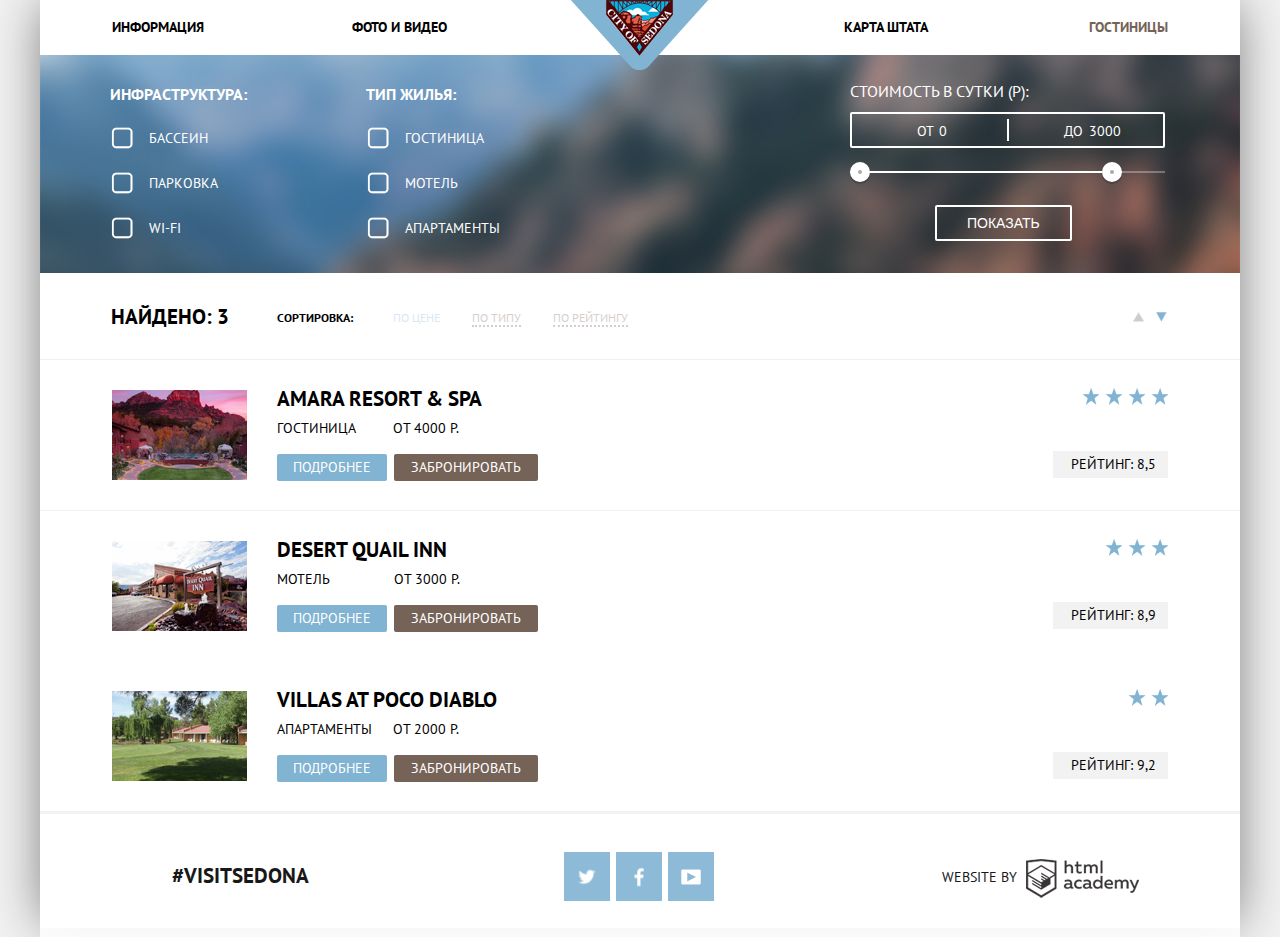
==== catalog.html @ 2643ef63 "Финальная проверка" ====
<!DOCTYPE html>
<html lang="ru">
<head>
  <meta charset="utf-8">
  <title>HTML Academy: Седона</title>
  <link href="https://fonts.googleapis.com/css?family=PT+Sans:400,700&amp;subset=latin,cyrillic" rel="stylesheet" type="text/css">
  <link rel="stylesheet" href="css/normalize.css">
  <link rel="stylesheet" href="css/style_min.css">
</head>
<body>
  <div class="container">
    <header class="main-header">
      <div class="main-header-layout">
        <nav class="nav">
          <ul>
            <li>
              <a href="#">Информация</a>
            </li>
            <li>
              <a href="#">Фото и видео</a>
            </li>
            <li>
              <a href="#">Карта штата</a>
            </li>
            <li>
              <a class="active-page">Гостиницы</a>
            </li>
          </ul>
        </nav>
        <div class="logo">
          <a href="index.html">
            <img src="img/index/logo.png" width="138" height="70" alt="Логотип">
          </a>
        </div>
      </div>
    </header>
    <main>
      <form class="filter-form" action="https://echo.htmlacademy.ru/" method="get">
        <div class="filter">
          <fieldset class="filter-fieldset filter-fieldset-infrastructure">
            <legend class="checkbox-name">Инфраструктура:</legend>
            <ul class="checkbox-list">
              <li>
                <label class="checkbox-label">
                  <input type="checkbox" name="pool">
                  <span class="checkbox-indicator"></span>
                  <span class="checkbox-text">Бассеин</span>
                </label>
              </li>
              <li>
                <label class="checkbox-label">
                  <input type="checkbox" name="parking">
                  <span class="checkbox-indicator"></span>
                  <span class="checkbox-text">Парковка</span>
                </label>
              </li>
              <li>
                <label class="checkbox-label">
                  <input type="checkbox" name="wi-fi">
                  <span class="checkbox-indicator"></span>
                  <span class="checkbox-text">Wi-fi</span>
                </label>
              </li>
            </ul>
          </fieldset>
          <fieldset class="filter-fieldset filter-fieldset-accomodation">
            <legend class="checkbox-name">Тип жилья:</legend>
            <ul class="checkbox-list">
              <li>
                <label class="checkbox-label">
                  <input type="checkbox" name="hotel">
                  <span class="checkbox-indicator"></span>
                  <span class="checkbox-text">Гостиница</span>
                </label>
              </li>
              <li>
                <label class="checkbox-label">
                  <input type="checkbox" name="motel">
                  <span class="checkbox-indicator"></span>
                  <span class="checkbox-text">Мотель</span>
                </label>
              </li>
              <li>
                <label class="checkbox-label">
                  <input type="checkbox" name="appartment">
                  <span class="checkbox-indicator"></span>
                  <span class="checkbox-text">Апартаменты</span>
                </label>
              </li>
            </ul>
          </fieldset>
        </div>
        <div class="filter-range">
          <div class="filter-range-title">Стоимость в сутки (р):</div>
          <div class="price-controls">
            <label class="min-price">от <input type="text" name="min-price" value="0"></label>
            <label class="max-price">до <input type="text" name="max-price" value="3000"></label>
          </div>
          <div class="range-controls">
            <div class="scale">
              <div class="bar"></div>
            </div>
            <div class="range-toggle range-toggle-min"></div>
            <div class="range-toggle range-toggle-max"></div>
          </div>
          <button class="btn-transparent" type="submit">Показать</button>
        </div>
      </form>
      <section class="sort">
        <h2 class="sort-title">Найдено: 3</h2>
        <div class="sort-items">
          <span class="sort-text">Сортировка:</span>
          <ul>
            <li>
              <a href="#" class="active">По цене</a>
            </li>
            <li>
              <a href="#">По типу</a>
            </li>
            <li>
              <a href="#">По рейтингу</a>
            </li>
          </ul>
        </div>
        <div class="arrow-sort">
          <a class="arrow-up" href="#"> по убыванию</a>
          <a class="arrow-down active-arrow" href="#"> по возрастанию </a>
        </div>
      </section>
      <section class="hotels">
        <article class="hotel">
          <div class="hotel-card">
            <img class="hotel-image" src="img/catalog/amara.jpg" height="90" width="135" alt="Amara Resort &amp; spa">
            <div class="hotel-info">
              <a href="#"><h2 class="hotel-title">Amara Resort &amp; spa</h2></a>
              <div class="hotel-summary">
                <span class="hotel-type hotel-type-inn">Гостиница</span>
                <span class="hotel-price">Oт 4000 р.</span>
              </div>
              <div class="hotel-buttons">
                <a class="btn hotel-info-btn" href="#">Подробнее</a>
                <a class="btn hotel-price-btn" href="#">Забронировать</a>
              </div>
            </div>
          </div>
          <div class="hotel-rate">
            <div class="hotel-stars">
              <ul>
                <li class="hidden-hotel-star">
                  <div class="hotel-star"></div>
                </li>
                <li>
                  <div class="hotel-star"></div>
                </li>
                <li>
                  <div class="hotel-star"></div>
                </li>
                <li>
                  <div class="hotel-star"></div>
                </li>
                <li>
                  <div class="hotel-star"></div>
                </li>
              </ul>
            </div>
            <span class="hotel-rate-num">Рейтинг: 8,5</span>
          </div>
        </article>
        <article class="hotel">
          <div class="hotel-card">
            <img class="hotel-image" src="img/catalog/desert.jpg" height="90" width="135" alt="Desert Quail Inn">
            <div class="hotel-info">
              <a href="#"><h2 class="hotel-title">Desert Quail Inn</h2></a>
              <div class="hotel-summary">
                <span class="hotel-type hotel-type-motel">Мотель</span>
                <span class="hotel-price">Oт 3000 р.</span>
              </div>
              <div class="hotel-buttons">
                <a class="btn hotel-info-btn" href="#">Подробнее</a>
                <a class="btn hotel-price-btn" href="#">Забронировать</a>
              </div>
            </div>
          </div>
          <div class="hotel-rate">
            <div class="hotel-stars">
              <ul>
                <li class="hidden-hotel-star">
                  <div class="hotel-star"></div>
                </li>
                <li class="hidden-hotel-star">
                  <div class="hotel-star"></div>
                </li>
                <li>
                  <div class="hotel-star"></div>
                </li>
                <li>
                  <div class="hotel-star"></div>
                </li>
                <li>
                  <div class="hotel-star"></div>
                </li>
              </ul>
            </div>
            <span class="hotel-rate-num">Рейтинг: 8,9</span>
          </div>
        </article>
        <article class="hotel">
          <div class="hotel-card">
            <img class="hotel-image" src="img/catalog/villas.jpg" height="90" width="135" alt="Villas at Poco Diablo">
            <div class="hotel-info">
              <a href="#"><h2 class="hotel-title">Villas at Poco Diablo</h2></a>
              <div class="hotel-summary">
                <span class="hotel-type hotel-type-appartments">Апартаменты</span>
                <span class="hotel-price">Oт 2000 р.</span>
              </div>
              <div class="hotel-buttons">
                <a class="btn hotel-info-btn" href="#">Подробнее</a>
                <a class="btn hotel-price-btn" href="#">Забронировать</a>
              </div>
            </div>
          </div>
          <div class="hotel-rate">
            <div class="hotel-stars">
              <ul>
                <li class="hidden-hotel-star">
                  <div class="hotel-star"></div>
                </li>
                <li class="hidden-hotel-star">
                  <div class="hotel-star"></div>
                </li>
                <li class="hidden-hotel-star">
                  <div class="hotel-star"></div>
                </li>
                <li>
                  <div class="hotel-star"></div>
                </li>
                <li>
                  <div class="hotel-star"></div>
                </li>
              </ul>
            </div>
            <span class="hotel-rate-num">Рейтинг: 9,2</span>
          </div>
        </article>
      </section>
    </main>
    <footer>
      <div class="main-footer catalog-footer">
        <div class="main-footer-layout">
          <span class="tag">#visitSEDONA</span>
          <section class="footer-social">
            <a class="social-btn social-btn-tw" href="#">twitter</a>
            <a class="social-btn social-btn-fb" href="#">facebook</a>
            <a class="social-btn social-btn-you" href="#">youtube</a>
          </section>
          <p class="footer-copyright">
            <b>Website by</b>
            <a class="HTML-academy-btn" href="https://htmlacademy.ru/intensive/htmlcss">
            </a>
          </p>
        </div>
      </div>
    </footer>
  </div>
</body>
</html>
---- css/style_min.css ----
body {
  min-width: 1280px;
  margin: 0;
  padding: 0;
  font-size: 14px;
  line-height: 21px;
  color: #000;
  font-weight: 400;
  background-color: #f2f2f2;
  font-family: "PT Sans", "Arial", sans-serif;
  text-transform: uppercase;
  box-sizing: border-box
}

*, ::before, ::after {
  box-sizing: inherit
}

img {
  max-width: 100%
}

.visually-hidden {
  display: none
}

.container {
  width: 1200px;
  margin: 0 auto;
  box-shadow: 0 0 50px -5px #6e6e6e
}

.main-header {
  background-color: #fff
}

.main-header-layout {
  position: relative;
  display: -ms-flexbox;
  display: flex;
  -ms-flex-pack: justify;
  justify-content: space-between
}

.nav {
  width: 100%
}

.nav ul {
  margin: 0;
  font-size: 0;
  padding: 0
}

.nav li {
  display: inline-block;
  vertical-align: baseline;
  width: 20%;
  list-style: none;
  font-size: 14px;
  line-height: 26px;
  font-weight: 700;
  padding: 14px 0 15px
}

.nav li:nth-child(1) {
  padding-left: 6%;
  text-align: left
}

.nav li:nth-child(2) {
  padding-left: 6%;
  text-align: left;
  margin-right: 20%
}

.nav li:nth-child(3) {
  text-align: right;
  padding-right: 6%
}

.nav li:nth-child(4) {
  text-align: right;
  padding-right: 6%
}

.nav a {
  display: inline-block;
  vertical-align: baseline;
  text-transform: uppercase;
  text-decoration: none;
  color: #000
}

.nav a:not(.active-page):hover {
  color: #a3c7de
}

.nav a:not(.active-page):active {
  color: #000;
  opacity: .3
}

.nav .active-page {
  color: #766357
}

.logo {
  position: absolute;
  left: 50%;
  z-index: 3;
  -ms-transform: translateX(-50%);
  transform: translateX(-50%)
}

.main-content {
  position: relative;
  margin-top: 0
}

.banner {
  height: 508px;
  width: 1200px;
  background: #e0edf5 url(../img/index/banner.jpg) no-repeat;
  background-position: 0 -55px
}

.title-section {
  background-color: #fff;
  padding: 57px 0 36px
}

.title-section h2 {
  max-width: 440px;
  font-size: 21px;
  line-height: 26px;
  color: #000;
  font-weight: 700;
  text-align: center;
  margin: 0 auto;
  padding: 4px 0 0
}

.title-section p {
  font-size: 14px;
  font-weight: 400;
  line-height: 26px;
  color: #000;
  text-transform: uppercase;
  text-align: center;
  padding: 13px 2px 0 0
}

.feature {
  padding: 55px 50px 40px;
  width: 400px;
  text-align: center
}

.features-row {
  width: 100%;
  display: -ms-flexbox;
  display: flex;
  margin: 0;
  padding: 0
}

.features-row-tell {
  padding: 5px 0 30px;
  padding-bottom: 30px;
  background: #fff
}

.feature-dark {
  background: #81b3d2;
  color: #fff;
  -ms-flex-direction: column;
  flex-direction: column;
  text-align: center
}

.feature-dark:nth-child(1) {
  padding: 55px 47px 40px
}

.feature-dark .feature-text {
  margin: 0 auto
}

.feature-light {
  color: #000;
  background-color: #fff;
  padding: 50px 40px;
  display: inline-block;
  vertical-align: baseline;
  list-style: none;
  font-size: 14px;
  line-height: 26px;
  font-weight: 700
}

.features-row li {
  background-color: #eee;
  padding: 48px 55px 57px
}

.features-row li .feature-name {
  margin: 0 auto 21px;
  width: 150px
}

.features-row li .feature-text {
  max-width: 250px
}

.feature-number {
  display: block;
  margin-bottom: 19px
}

.featurelight-feature-number {
  margin-bottom: 10px
}

.feature-dark .feature-name, .feature-dark .feature-text {
  color: #fff
}

.feature-image {
  background-color: #fff;
  width: 800px
}

.feature-image img {
  vertical-align: top
}

.features-list {
  margin: 0;
  padding: 0;
  font-size: 0
}

.feature-icon {
  margin: 0 auto 32px;
  display: block
}

.feature-icon-burger {
  margin-top: 6px
}

.feature-icon-home {
  margin-top: 4px
}

.feature-icon-gift {
  padding-bottom: 0
}

.feature-light .feature-name {
  margin: 30px auto 0
}

.feature-name {
  width: 172px;
  margin: 0 auto 25px;
  font-size: 21px;
  line-height: 21px;
  font-weight: 700;
  text-align: center
}

.second-featuredark-name {
  margin-bottom: 5px
}

.feature-text {
  max-width: 300px;
  font-size: 14px;
  font-weight: 400;
  line-height: 22px;
  color: #000;
  text-align: center;
  padding: 0;
  margin: 22px auto 0
}

.feature-text-attraction {
  margin: 18px auto 0
}

.feature-text-lasvegas, .feature-text-grandcanyon {
  margin: 18px 14px 0
}

.feature-item {
  width: 400px;
  padding: 45px 40px 56px;
  display: inline-block;
  vertical-align: baseline;
  list-style: none;
  font-size: 14px;
  line-height: 26px;
  font-weight: 700;
  text-align: center
}

.appointment {
  background-color: #fff;
  position: relative
}

.appointment h2 {
  font-size: 30px;
  line-height: 24px;
  color: #000;
  font-weight: 700;
  text-align: center;
  margin: 0 auto;
  padding: 56px 0 30px
}

.appointment-call {
  max-width: 436px;
  font-size: 14px;
  line-height: 24px;
  color: #000;
  text-align: center;
  margin: 0 auto
}

.connection-btn {
  position: relative;
  display: block;
  width: 570px;
  padding: 29px 0;
  margin: 48px auto 0;
  font-size: 21px;
  color: #fff;
  text-align: center;
  text-decoration: none;
  background: #766357;
  border-radius: 2px;
  border: none;
  outline: none;
  text-transform: uppercase;
  font-family: "PT Sans", "Arial", sans-serif;
  cursor: pointer
}

.connection-btn.jsactivated~.modal-block {
  opacity: 0;
  visibility: hidden;
  transition: visibility 0.5s, opacity .75s ease-in
}

.modal-block {
  position: absolute;
  left: 50%;
  width: 570px;
  z-index: 100;
  background: #fff;
  -ms-transform: translateX(-50%);
  transform: translateX(-50%);
  padding: 56px 0 52px 56px;
  box-shadow: 0 0 40px -5px #494848;
  transition: opacity 1s ease-in
}

.modal-form {
  position: relative;
  -ms-flex-align: baseline;
  align-items: baseline
}

.calendar-block {
  margin: 0;
  width: 346px;
  position: relative
}

.calendar-button {
  border: none;
  outline: none;
  position: absolute;
  padding: 0;
  margin: 0;
  left: 313px;
  top: 9px;
  width: 22px;
  height: 22px;
  background: transparent url(../img/sprite/spritesheet.png);
  background-position: -2px -2px;
  z-index: 10
}

.calendar-button:hover {
  background: transparent url(../img/sprite/spritesheet.png);
  background-position: -27px -2px
}

.calendar-button:active {
  background: transparent url(../img/sprite/spritesheet.png);
  background-position: -52px -2px
}

.modal-form input:hover {
  background-color: #ebebeb;
  border: none
}

.modal-form input:focus {
  background-color: #fff;
  border: 2px solid #ebebeb;
  border: none
}

.form-label {
  font-size: 14px;
  line-height: 26px;
  color: #000;
  font-weight: 700
}

.form-label-race {
  padding-top: 5px;
  padding-right: 23px
}

.form-label-exit {
  padding-right: 20px;
  padding-top: 5px
}

.form-text {
  font-size: 14px;
  line-height: 26px;
  background-color: #f2f2f2;
  font-weight: 700;
  text-align: left
}

.form-text-race, .form-text-exit {
  display: inline-block;
  vertical-align: baseline;
  width: 345px;
  height: 38px;
  padding: 0 0 3px 10px;
  font-weight: 700;
  text-align: left;
  border: none;
  outline: none
}

.form-text-race {
  padding: 0 0 3px 10px
}

.form-text-race::-ms-clear {
  display: none
}

.form-text-exit::-ms-clear {
  display: none
}

.form-item {
  display: -ms-flexbox;
  display: flex;
  -ms-flex-pack: justify;
  justify-content: space-between;
  margin-bottom: 29px;
  width: 460px
}

.form-item:nth-child(3) {
  margin-bottom: 53px
}

.form-label-adults, .form-label-children {
  text-align: left;
  padding-top: 8px
}

.form-text-adult, .form-text-child {
  vertical-align: middle;
  width: 39px;
  height: 38px;
  border: none;
  text-align: center;
  padding: 3px 0 0
}

.form-item-childe, .form-item-adult {
  font-size: 0
}

.form-item-btn {
  vertical-align: middle;
  width: 39px;
  height: 38px;
  background-color: #f2f2f2;
  color: #a9a9a9;
  outline: none;
  border: none;
  margin: 0;
  padding: 0;
  font-size: 20px;
  font-weight: 600
}

.form-item-btn:hover {
  color: #000
}

.form-item-btn:active {
  color: #81b3d2
}

.form-search-btn {
  display: block;
  padding: 19px 193px;
  font-size: 21px;
  color: #fff;
  text-align: center;
  text-decoration: none;
  background-color: #81b3d2;
  border-radius: 2px;
  border: none;
  text-transform: uppercase
}

.search-btn:hover {
  background-color: #669ec0
}

.search-btn:active {
  background-color: #5496bd;
  color: #88b6d1
}

.filter-form {
  display: -ms-flexbox;
  display: flex;
  -ms-flex-pack: justify;
  justify-content: space-between;
  -ms-flex-align: center;
  align-items: center;
  background: #7aa2c5 url(../img/catalog/background.jpg) no-repeat;
  background-position: 0 -55px;
  padding-bottom: 5px
}

.filter {
  display: -ms-flexbox;
  display: flex;
  -ms-flex-pack: justify;
  justify-content: space-between;
  padding: 29px 0 0 70px
}

.filter-fieldset {
  cursor: pointer;
  margin-right: 108px;
  border: none;
  margin-left: 0;
  padding-left: 0;
  outline: none
}

.checkbox-name {
  font-size: 16px;
  color: #fff;
  font-weight: 700;
  margin-bottom: 4px
}

.checkbox-label {
  position: relative
}

.checkbox-label input[type="checkbox"] {
  display: none
}

.checkbox-indicator {
  display: block
}

.checkbox-label input[type="checkbox"]+.checkbox-indicator {
  position: absolute;
  top: -2px;
  left: -38px;
  cursor: pointer;
  width: 26px;
  height: 27px;
  background: url(../img/sprite/spritesheet.png) no-repeat;
  background-position: -203px -2px
}

.checkbox-label input[type="checkbox"]:checked+.checkbox-indicator {
  background: url(../img/sprite/spritesheet.png) no-repeat;
  background-position: -229px -2px
}

.checkbox-list {
  padding: 0;
  list-style: none
}

.checkbox-list li {
  position: relative;
  padding-left: 39px;
  padding-bottom: 6px;
  margin-bottom: 18px;
  font-size: 14px;
  color: #fff
}

.checkbox-list li:last-child {
  margin-bottom: 0
}

.filter-range {
  width: 315px;
  margin: 20px 75px;
  color: #fff
}

.filter-range-title {
  font-size: 16px;
  line-height: 21px;
  margin-bottom: 10px
}

.price-controls {
  position: relative;
  height: 36px;
  margin-bottom: 23px;
  font-size: 0;
  border: 2px solid #fff;
  border-radius: 2px
}

.price-controls::after {
  content: "";
  position: absolute;
  top: 50%;
  left: 50%;
  width: 2px;
  height: 22px;
  background: #fff;
  -ms-transform: translate(-50%, -50%);
  transform: translate(-50%, -50%)
}

.price-controls label {
  display: inline-block;
  font-size: 14px;
  vertical-align: top;
  cursor: pointer
}

.price-controls .min-price {
  height: 36px;
  width: 150px;
  padding: 5px 0 0 65px
}

.price-controls .max-price {
  height: 36px;
  width: 150px;
  padding: 5px 0 0 62px
}

.price-controls input {
  height: 24px;
  width: 50px;
  margin: 0;
  color: inherit;
  font: inherit;
  background: none;
  border: none
}

.range-controls {
  position: relative;
  margin-bottom: 32px
}

.range-controls .scale {
  height: 2px;
  background: rgba(255, 255, 255, 0.3)
}

.range-controls .bar {
  width: 80%;
  height: 2px;
  background: #fff
}

.range-toggle {
  position: absolute;
  top: -9px;
  width: 4px;
  height: 4px;
  background: #ababab;
  border: 8px solid #fff;
  border-radius: 50%;
  box-shadow: 0 2px 1px 0 rgba(0, 1, 1, 0.2);
  cursor: pointer
}

.range-toggle:hover {
  background: #1c4f80
}

.range-toggle-min {
  box-sizing: content-box;
  left: 0
}

.range-toggle-max {
  box-sizing: content-box;
  left: 80%
}

.btn-transparent {
  display: block;
  margin: 0 80px 0 85px;
  padding: 6px 30px;
  font-size: 14px;
  line-height: 20px;
  color: #fff;
  background: transparent;
  border: 2px solid #fff;
  border-radius: 2px;
  cursor: pointer;
  text-transform: uppercase
}

.btn-transparent:hover {
  color: #000;
  background: #fff
}

.sort {
  position: relative;
  display: -ms-flexbox;
  display: flex;
  -ms-flex-align: center;
  align-items: center;
  background-color: #fff;
  border-bottom: 1px solid #f2f2f2;
  padding: 14px 0 12px
}

.sort-items {
  display: -ms-flexbox;
  display: flex;
  -ms-flex-align: baseline;
  align-items: baseline;
  margin-right: 476px
}

.sort-title {
  font-size: 21px;
  line-height: 26px;
  font-weight: 700;
  margin-right: 48px;
  padding-left: 71px
}

.sort-text {
  font-size: 12px;
  line-height: 18px;
  font-weight: 700
}

.sort ul {
  display: -ms-flexbox;
  display: flex;
  position: relative;
  margin: 0;
  list-style: none;
  padding: 1px 0 0 37px
}

.sort li {
  display: inline-block;
  vertical-align: baseline;
  font-size: 12px;
  line-height: 18px;
  font-weight: 400;
  padding-left: 3px;
  padding-right: 29px;
  opacity: .3
}

.sort a {
  text-decoration: none;
  color: #766357;
  border-bottom: 2px dotted #766357
}

.sort a:hover {
  color: #81b3d2;
  border-bottom: 2px dotted #81b3d2
}

.sort a:active {
  color: #000;
  border-bottom: none
}

.sort .active {
  color: #81b3d2;
  border-bottom: none
}

.sort .active:hover {
  color: #81b3d2;
  border-bottom: none
}

.sort .active:active {
  color: #81b3d2;
  border-bottom: none
}

.arrow-sort {
  display: -ms-flexbox;
  display: flex;
  width: 34px;
  height: 10px
}

.arrow-sort a {
  border-bottom: none
}

.arrow-sort a:hover {
  border-bottom: none
}

.arrow-sort a:active {
  border-bottom: none
}

.arrow-up {
  display: inline-block;
  width: 12px;
  vertical-align: baseline;
  height: 10px;
  font-size: 0;
  background: url(../img/sprite/spritesheet.png);
  background-position: -143px -5px;
  margin-right: 11px
}

.arrow-up:not(.active-arrow):hover {
  background: url(../img/sprite/spritesheet.png);
  background-position: -164px -5px;
  border-bottom: none
}

.arrow-up:not(.active-arrow):active {
  background: url(../img/sprite/spritesheet.png);
  background-position: -185px -5px;
  border-bottom: none
}

.arrow-down {
  display: inline-block;
  width: 12px;
  vertical-align: baseline;
  height: 10px;
  font-size: 0;
  background: url(../img/sprite/spritesheet.png);
  background-position: -80px -5px
}

.arrow-down:not(.active-arrow):hover {
  background: url(../img/sprite/spritesheet.png);
  background-position: -101px -5px;
  border-bottom: none
}

.arrow-down:not(.active-arrow):active {
  background: url(../img/sprite/spritesheet.png);
  background-position: -122px -5px;
  border-bottom: none
}

.active-arrow {
  background: url(../img/sprite/spritesheet.png);
  background-position: -122px -5px;
  cursor: default
}

.hotels {
  margin-bottom: 3px
}

.hotel {
  display: -ms-flexbox;
  display: flex;
  -ms-flex-pack: justify;
  justify-content: space-between;
  background-color: #fff;
  padding: 28px 72px;
  border-bottom: 1px solid #f2f2f2
}

.hotel:nth-child(2) {
  border-bottom: none
}

.hotel:nth-child(3) {
  border-bottom: none
}

.hotel-card {
  width: 424px;
  display: -ms-flexbox;
  display: flex
}

.hotel-info a {
  text-decoration: none
}

.hotel-title {
  font-size: 21px;
  color: #000;
  font-weight: 700;
  margin: 0 0 9px
}

.hotel-title:hover {
  color: #81b3d2
}

.hotel-title:active {
  color: #b2b2b2
}

.hotel-image {
  margin: 2px 30px 2px 0
}

.hotel-summary {
  font-size: 14px;
  line-height: 21px;
  color: #000;
  margin: 0 0 15px
}

.hotel-type-inn {
  margin-right: 33px
}

.hotel-type-motel {
  margin-right: 60px
}

.hotel-type-appartments {
  margin-right: 17px
}

.hotel-buttons {
  display: -ms-flexbox;
  display: flex;
  -ms-flex-pack: justify;
  justify-content: space-between
}

.hotel-buttons .btn {
  display: block;
  font-size: 14px;
  color: #fff;
  text-align: center;
  text-decoration: none;
  border-radius: 2px
}

.hotel-info-btn {
  background-color: #81b3d2;
  margin-right: 7px;
  padding: 3px 16px
}

.hotel-info-btn:hover {
  background-color: #669ec0
}

.hotel-info-btn:active {
  background-color: #5496bd;
  color: #88b6d1
}

.hotel-price-btn {
  background-color: #766357;
  padding: 3px 17px
}

.hotel-price-btn:hover {
  background-color: #604e43
}

.hotel-price-btn:active {
  background-color: #604e43;
  color: #503e33
}

.hotel-rate {
  display: -ms-flexbox;
  display: flex;
  -ms-flex-direction: column;
  flex-direction: column
}

.hotel-rate-num {
  background-color: #f2f2f2;
  padding: 3px 12px 3px 0;
  display: block;
  font-size: 14px;
  color: #000;
  text-align: right;
  margin: 0
}

.hotel-stars ul {
  margin: 0;
  padding: 0;
  font-size: 0
}

.hotel-stars li {
  display: inline-block;
  vertical-align: baseline;
  list-style: none;
  margin: 0 0 35px 6px
}

.hotel-star {
  width: 17px;
  height: 17px;
  background: url(../img/catalog/star.png);
  background-position: 0 0
}

.hidden-hotel-star {
  visibility: hidden
}

.main-footer {
  display: -ms-flexbox;
  display: flex;
  -ms-flex-direction: column-reverse;
  flex-direction: column-reverse;
  background: #fff url(../img/index/map.jpg) no-repeat;
  height: 593px
}

.catalog-footer {
  -ms-flex-direction: column;
  flex-direction: column;
  background: #fff;
  height: 114px
}

.main-footer-layout {
  display: -ms-flexbox;
  display: flex;
  -ms-flex-pack: distribute;
  justify-content: space-around;
  -ms-flex-align: center;
  align-items: center;
  background-color: #fff;
  opacity: .9;
  padding: 38px 0 3px;
  z-index: 10
}

.main-footer-layout p {
  margin: 0
}

.tag {
  font-size: 21px;
  padding: 0 0 36px 30px;
  color: #000;
  font-weight: 700
}

.footer-social {
  display: -ms-flexbox;
  display: flex;
  -ms-flex-pack: justify;
  justify-content: space-between;
  text-align: center;
  position: relative;
  width: 150px;
  margin: 0 0 33px 52px
}

.social-btn {
  width: 46px;
  height: 49px;
  font-size: 0;
  text-decoration: none;
  background-color: #81b3d2
}

.social-btn:hover {
  background-color: #669ec0
}

.social-btn:active {
  background-color: #5496bd;
  color: #88b6d1
}

.social-btn-tw {
  position: relative
}

.social-btn-tw::after {
  content: "";
  position: absolute;
  display: block;
  left: 50%;
  top: 50%;
  -ms-transform: translateX(-50%) translateY(-50%);
  transform: translateX(-50%) translateY(-50%);
  background: url(../img/sprite/spritesheet.png) no-repeat center;
  background-position: -350px -2px;
  width: 17px;
  height: 15px
}

.social-btn-tw:active::after {
  background: url(../img/sprite/spritesheet.png) no-repeat center;
  background-position: -350px -2px;
  opacity: .3
}

.social-btn-fb {
  position: relative
}

.social-btn-fb::after {
  content: "";
  position: absolute;
  display: block;
  left: 50%;
  top: 50%;
  -ms-transform: translateX(-50%) translateY(-50%);
  transform: translateX(-50%) translateY(-50%);
  background: url(../img/sprite/spritesheet.png) no-repeat center;
  background-position: -259px -2px;
  width: 10px;
  height: 19px
}

.social-btn-fb:active::after {
  background: url(../img/sprite/spritesheet.png) no-repeat center;
  background-position: -259px -2px;
  opacity: .3
}

.social-btn-you {
  position: relative
}

.social-btn-you::after {
  content: "";
  position: absolute;
  display: block;
  left: 50%;
  top: 50%;
  -ms-transform: translateX(-50%) translateY(-50%);
  transform: translateX(-50%) translateY(-50%);
  background: url(../img/sprite/spritesheet.png) no-repeat center;
  background-position: -371px -2px;
  width: 20px;
  height: 16px
}

.social-btn-you:active::after {
  background: url(../img/sprite/spritesheet.png) no-repeat center;
  background-position: -371px -2px;
  opacity: .3
}

.footer-copyright {
  display: inline-block;
  vertical-align: middle;
  padding-left: 25px;
  padding-bottom: 29px
}

.footer-copyright b {
  font-size: 14px;
  line-height: 26px;
  color: #000;
  font-weight: 400
}

.HTML-academy-btn {
  width: 113px;
  height: 39px;
  display: inline-block;
  vertical-align: middle;
  margin-left: 5px;
  background: url(../img/sprite/logosprite.png);
  background-position: -1px -80px
}

.HTML-academy-btn:hover {
  background: url(../img/sprite/logosprite.png);
  background-position: -1px -40px
}

.HTML-academy-btn:active {
  background: url(../img/sprite/logosprite.png);
  background-position: -1px -0
}
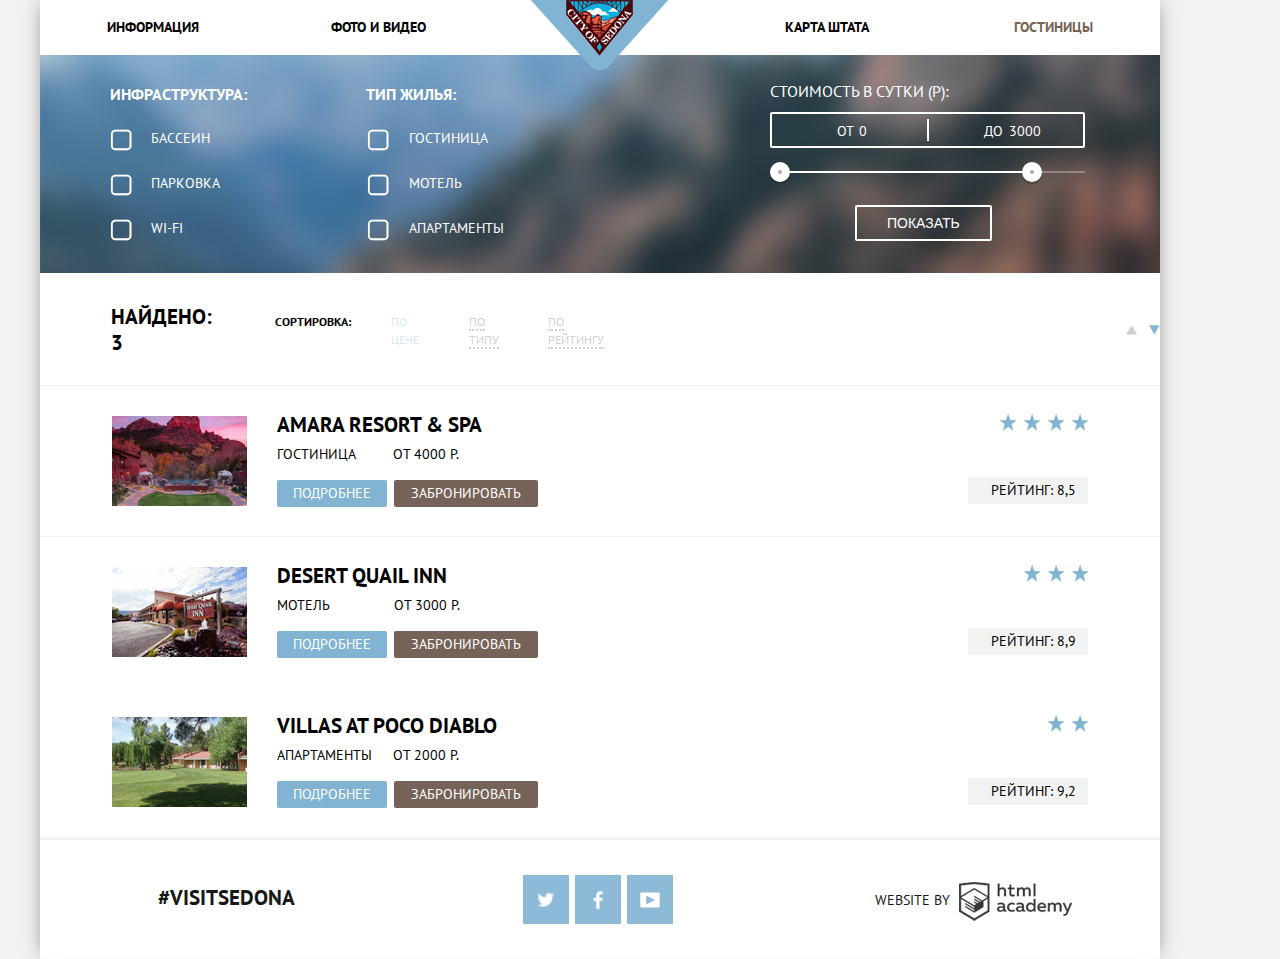
==== commit b833eca4: "Исправила ширину" ====
--- a/catalog.html
+++ b/catalog.html
@@ -4,8 +4,8 @@
   <meta charset="utf-8">
   <title>HTML Academy: Седона</title>
   <link href="https://fonts.googleapis.com/css?family=PT+Sans:400,700&amp;subset=latin,cyrillic" rel="stylesheet" type="text/css">
-  <link rel="stylesheet" href="css/normalize.css">
-  <link rel="stylesheet" href="css/style_min.css">
+  <link rel="stylesheet" href="css/normalize_min.css">
+  <link rel="stylesheet" href="css/style.css">
 </head>
 <body>
   <div class="container">
@@ -39,25 +39,25 @@
         <div class="filter">
           <fieldset class="filter-fieldset filter-fieldset-infrastructure">
             <legend class="checkbox-name">Инфраструктура:</legend>
-            <ul class="checkbox-list">
-              <li>
+            <ul class="checkbox-list checkbox-list-infrastructure">
+              <li class="checkbox-item">
                 <label class="checkbox-label">
                   <input type="checkbox" name="pool">
-                  <span class="checkbox-indicator"></span>
+                  <span class="checkbox-indicator checkbox-indicator-infrastructure"></span>
                   <span class="checkbox-text">Бассеин</span>
                 </label>
               </li>
-              <li>
+              <li class="checkbox-item">
                 <label class="checkbox-label">
                   <input type="checkbox" name="parking">
-                  <span class="checkbox-indicator"></span>
+                  <span class="checkbox-indicator checkbox-indicator-infrastructure"></span>
                   <span class="checkbox-text">Парковка</span>
                 </label>
               </li>
-              <li>
+              <li class="checkbox-item">
                 <label class="checkbox-label">
                   <input type="checkbox" name="wi-fi">
-                  <span class="checkbox-indicator"></span>
+                  <span class="checkbox-indicator checkbox-indicator-infrastructure"></span>
                   <span class="checkbox-text">Wi-fi</span>
                 </label>
               </li>
@@ -65,25 +65,25 @@
           </fieldset>
           <fieldset class="filter-fieldset filter-fieldset-accomodation">
             <legend class="checkbox-name">Тип жилья:</legend>
-            <ul class="checkbox-list">
-              <li>
+            <ul class="checkbox-list checkbox-list-accomodation">
+              <li class="checkbox-item">
                 <label class="checkbox-label">
                   <input type="checkbox" name="hotel">
-                  <span class="checkbox-indicator"></span>
+                  <span class="checkbox-indicator checkbox-indicator-accomodation"></span>
                   <span class="checkbox-text">Гостиница</span>
                 </label>
               </li>
-              <li>
+              <li class="checkbox-item">
                 <label class="checkbox-label">
                   <input type="checkbox" name="motel">
-                  <span class="checkbox-indicator"></span>
+                  <span class="checkbox-indicator checkbox-indicator-accomodation"></span>
                   <span class="checkbox-text">Мотель</span>
                 </label>
               </li>
-              <li>
+              <li class="checkbox-item">
                 <label class="checkbox-label">
                   <input type="checkbox" name="appartment">
-                  <span class="checkbox-indicator"></span>
+                  <span class="checkbox-indicator checkbox-indicator-accomodation"></span>
                   <span class="checkbox-text">Апартаменты</span>
                 </label>
               </li>
--- a/css/style.css
+++ b/css/style.css
@@ -0,0 +1,1267 @@
+body {
+  max-width: 1200px;
+  margin: 0;
+  padding: 0;
+  font-size: 14px;
+  line-height: 21px;
+  color: #000;
+  font-weight: normal;
+  background-color: #f2f2f2;
+  font-family: "PT Sans", "Arial", sans-serif;
+  text-transform: uppercase;
+  box-sizing: border-box;
+}
+
+*, *::before, *::after {
+  box-sizing: inherit;
+}
+
+img {
+  max-width: 100%;
+}
+
+.visually-hidden {
+  display: none;
+}
+
+.container {
+  max-width: 1120px;
+  margin: 0 auto;
+  box-shadow: 0 0 20px -5px #6e6e6e;
+}
+
+.main-header {
+  background-color: #ffffff;
+}
+
+.main-header-layout {
+  position: relative;
+  display: -ms-flexbox;
+  display: flex;
+  -ms-flex-pack: justify;
+  justify-content: space-between;
+}
+
+.nav {
+  width: 100%;
+}
+
+.nav ul {
+  margin: 0;
+  font-size: 0;
+  padding: 0;
+}
+
+.nav li {
+  display: inline-block;
+  vertical-align: baseline;
+  width: 20%;
+  list-style: none;
+  font-size: 14px;
+  line-height: 26px;
+  font-weight: bold;
+  padding: 14px 0 15px 0;
+}
+
+.nav li:nth-child(1) {
+  padding-left: 6%;
+  text-align: left;
+}
+
+.nav li:nth-child(2) {
+  padding-left: 6%;
+  text-align: left;
+  margin-right: 20%;
+}
+
+.nav li:nth-child(3) {
+  text-align: right;
+  padding-right: 6%;
+}
+
+.nav li:nth-child(4) {
+  text-align: right;
+  padding-right: 6%;
+}
+
+.nav a {
+  display: inline-block;
+  vertical-align: baseline;
+  text-transform: uppercase;
+  text-decoration: none;
+  color: #000;
+}
+
+.nav a:not(.active-page):hover {
+  color: #a3c7de;
+}
+
+.nav a:not(.active-page):active {
+  color: black;
+  opacity: 0.3;
+}
+
+.nav .active-page {
+  color: #766357;
+}
+
+.logo {
+  position: absolute;
+  left: 50%;
+  z-index: 3;
+  -ms-transform: translateX(-50%);
+  transform: translateX(-50%);
+}
+
+
+/*main*/
+
+.main-content {
+  position: relative;
+  margin-top: 0;
+}
+
+.banner {
+  height: 508px;
+  width: 100%;
+  background: #e0edf5 url("../img/index/banner.jpg") no-repeat;
+  background-position: 0 -55px;
+}
+
+.title-section {
+  background-color: #fff;
+  padding: 57px 0 36px 0;
+}
+
+.title-section h2 {
+  max-width: 440px;
+  font-size: 21px;
+  line-height: 26px;
+  color: #000;
+  font-weight: bold;
+  text-align: center;
+  margin: 0 auto;
+  padding: 4px 0 0 0;
+}
+
+.title-section p {
+  font-size: 14px;
+  font-weight: 400;
+  line-height: 26px;
+  color: #000;
+  text-transform: uppercase;
+  text-align: center;
+  padding: 13px 2px 0 0;
+}
+
+.feature {
+  padding: 55px 50px 40px;
+  width: 400px;
+  text-align: center;
+}
+
+.features-row {
+  width: 100%;
+  display: -ms-flexbox;
+  display: flex;
+  margin: 0;
+  padding: 0;
+}
+
+.features-row-tall {
+  padding: 5px 0 30px 0;
+  padding-bottom: 30px;
+  background: #fff;
+}
+
+.feature-dark {
+  background: #81b3d2;
+  color: #fff;
+  -ms-flex-direction: column;
+  flex-direction: column;
+  text-align: center;
+}
+
+.feature-dark:nth-child(1) {
+  padding: 55px 47px 40px;
+}
+
+.feature-dark .feature-text {
+  margin: 0 auto;
+}
+
+.feature-light {
+  color: #000;
+  background-color: #fff;
+  padding: 50px 40px;
+  display: inline-block;
+  vertical-align: baseline;
+  list-style: none;
+  font-size: 14px;
+  line-height: 26px;
+  font-weight: bold;
+}
+
+.features-row li {
+  background-color: #eeeeee;
+  padding: 48px 50px 57px;
+}
+
+.feature-number {
+  display: block;
+  margin-bottom: 19px;
+}
+
+.featurelight-feature-number {
+  margin-bottom: 10px;
+}
+
+.feature-dark .feature-text {
+  color: #fff;
+}
+
+.feature-image {
+  background-color: #fff;
+  width: 800px;
+}
+
+.feature-image img {
+  vertical-align: top;
+}
+
+.features-list {
+  margin: 0;
+  padding: 0;
+  font-size: 0;
+}
+
+.feature-icon {
+  margin: 0 auto 32px;
+  display: block;
+}
+
+.feature-icon-burger {
+  margin-top: 6px;
+}
+
+.feature-icon-home {
+  margin-top: 4px;
+}
+
+.feature-icon-gift {
+  padding-bottom: 0px;
+}
+
+.feature-light .feature-name {
+  margin: 30px auto 0;
+}
+
+.features-row .feature-name-list {
+  margin: 0 auto 21px;
+  width: 150px;
+}
+
+.feature-name {
+  width: 172px;
+  margin: 0 auto 25px;
+  font-size: 21px;
+  line-height: 21px;
+  font-weight: bold;
+  text-align: center;
+}
+
+.second-featuredark-name {
+  margin-bottom: 5px;
+}
+
+.feature-text {
+  max-width: 300px;
+  font-size: 14px;
+  font-weight: 400;
+  line-height: 22px;
+  color: #000;
+  text-align: center;
+  padding: 0;
+  margin: 22px auto 0;
+}
+
+.feature-text-list {
+  margin-top: 18px;
+  max-width: 270px;
+}
+
+.feature-item {
+  width: 400px;
+  padding: 45px 40px 56px 40px;
+  display: inline-block;
+  vertical-align: baseline;
+  list-style: none;
+  font-size: 14px;
+  line-height: 26px;
+  font-weight: bold;
+  text-align: center;
+}
+
+.appointment {
+  background-color: #fff;
+  position: relative;
+}
+
+.appointment h2 {
+  font-size: 30px;
+  line-height: 24px;
+  color: #000;
+  font-weight: bold;
+  text-align: center;
+  margin: 0 auto;
+  padding: 56px 0 30px;
+}
+
+.appointment-call {
+  max-width: 436px;
+  font-size: 14px;
+  line-height: 24px;
+  color: #000;
+  text-align: center;
+  margin: 0 auto;
+}
+
+.connection-btn {
+  position: relative;
+  display: block;
+  width: 570px;
+  padding: 29px 0;
+  margin: 48px auto 0;
+  font-size: 21px;
+  color: #fff;
+  text-align: center;
+  text-decoration: none;
+  background: #766357;
+  border-radius: 2px;
+  border: none;
+  outline: none;
+  text-transform: uppercase;
+  font-family: "PT Sans", "Arial", sans-serif;
+  cursor: pointer;
+}
+
+.connection-btn.jsactivated~.modal-block {
+  opacity: 0;
+  visibility: hidden;
+  transition: visibility 0.5s, opacity 0.75s ease-in;
+}
+
+.connection-btn.jsactivated:hover {
+  background-color: #604e43;
+}
+
+.connection-btn.jsactivated:active {
+  background-color: #604e43;
+  color: #503e33;
+}
+
+
+/*модальный блок*/
+
+.modal-block {
+  position: absolute;
+  left: 50%;
+  width: 570px;
+  z-index: 100;
+  background: #fff;
+  -ms-transform: translateX(-50%);
+  transform: translateX(-50%);
+  padding: 56px 0 52px 56px;
+  box-shadow: 0 0 40px -5px #494848;
+  transition: opacity 1s ease-in;
+}
+
+.modal-form {
+  position: relative;
+  -ms-flex-align: baseline;
+  align-items: baseline;
+}
+
+.calendar-block {
+  margin: 0;
+  width: 346px;
+  position: relative;
+}
+
+.calendar-button {
+  border: none;
+  outline: none;
+  position: absolute;
+  padding: 0;
+  margin: 0;
+  left: 313px;
+  top: 9px;
+  width: 22px;
+  height: 22px;
+  background: transparent url("../img/sprite/spritesheet.png");
+  background-position: -2px -2px;
+  z-index: 10;
+}
+
+.calendar-button:hover {
+  background: transparent url("../img/sprite/spritesheet.png");
+  background-position: -27px -2px;
+}
+
+.calendar-button:active {
+  background: transparent url("../img/sprite/spritesheet.png");
+  background-position: -52px -2px;
+}
+
+.modal-form input:hover {
+  background-color: #ebebeb;
+  border: none;
+}
+
+.modal-form input:focus {
+  background-color: #fff;
+  border: 2px solid #ebebeb;
+  border: none;
+}
+
+.form-label {
+  font-size: 14px;
+  line-height: 26px;
+  color: #000;
+  font-weight: bold;
+}
+
+.form-label-race {
+  padding-top: 5px;
+  padding-right: 23px;
+}
+
+.form-label-exit {
+  padding-right: 20px;
+  padding-top: 5px;
+}
+
+.form-text {
+  font-size: 14px;
+  line-height: 26px;
+  text-transform: uppercase;
+  font-family: "PT Sans", "Arial", sans-serif;
+  background-color: #f2f2f2;
+  font-weight: bold;
+  text-align: left;
+}
+
+.form-text-race, .form-text-exit {
+  display: inline-block;
+  vertical-align: baseline;
+  width: 345px;
+  height: 38px;
+  padding: 0px 0px 3px 10px;
+  font-weight: bold;
+  text-align: left;
+  border: none;
+  outline: none;
+}
+
+.form-text-race {
+  padding: 0 0 3px 10px;
+}
+
+.form-text-race::-ms-clear {
+  display: none;
+}
+
+.form-text-exit::-ms-clear {
+  display: none;
+}
+
+.form-item {
+  display: -ms-flexbox;
+  display: flex;
+  -ms-flex-pack: justify;
+  justify-content: space-between;
+  margin-bottom: 29px;
+  width: 460px;
+}
+
+.form-item:nth-child(3) {
+  margin-bottom: 54px;
+}
+
+.form-label-adults, .form-label-children {
+  text-align: left;
+  padding-top: 8px;
+}
+
+.form-text-adult, .form-text-child {
+  vertical-align: middle;
+  width: 39px;
+  height: 38px;
+  border: none;
+  text-align: center;
+  padding: 3px 0 0 0;
+}
+
+.form-item-childe, .form-item-adult {
+  font-size: 0;
+}
+
+.form-item-btn {
+  vertical-align: middle;
+  width: 39px;
+  height: 38px;
+  background-color: #f2f2f2;
+  color: #a9a9a9;
+  outline: none;
+  border: none;
+  margin: 0;
+  padding: 0;
+  font-size: 20px;
+  font-weight: 600;
+}
+
+.form-item-btn:hover {
+  color: black;
+}
+
+.form-item-btn:active {
+  color: #81b3d2;
+}
+
+.btn {
+  color: #fff;
+  text-align: center;
+  text-decoration: none;
+  background-color: #81b3d2;
+}
+
+.form-search-btn {
+  display: block;
+  padding: 18px 194px;
+  font-size: 21px;
+  border-radius: 2px;
+  border: none;
+  text-transform: uppercase;
+}
+
+.form-search-btn:hover {
+  background-color: #669ec0;
+}
+
+.form-search-btn:active {
+  background-color: #5496bd;
+  color: #88b6d1;
+}
+
+
+/*каталог*/
+
+.filter-form {
+  display: -ms-flexbox;
+  display: flex;
+  -ms-flex-pack: justify;
+  justify-content: space-between;
+  -ms-flex-align: center;
+  align-items: center;
+  background: #7aa2c5 url("../img/catalog/background.jpg") no-repeat;
+  background-position: 0 -55px;
+  padding-bottom: 5px;
+}
+
+.filter {
+  display: -ms-flexbox;
+  display: flex;
+  -ms-flex-pack: justify;
+  justify-content: space-between;
+  padding: 29px 0 0 70px;
+}
+
+.filter-fieldset {
+  cursor: pointer;
+  margin-right: 108px;
+  border: none;
+  margin-left: 0;
+  padding-left: 0;
+  outline: none;
+}
+
+.checkbox-name {
+  font-size: 16px;
+  color: #fff;
+  font-weight: bold;
+  margin-bottom: 4px;
+}
+
+.checkbox-label {
+  position: relative;
+}
+
+.checkbox-label input[type="checkbox"] {
+  display: none;
+}
+
+.checkbox-indicator {
+  display: block;
+}
+
+.checkbox-label input[type="checkbox"]+.checkbox-indicator-accomodation {
+  position: absolute;
+  top: 0px;
+  left: -42px;
+  cursor: pointer;
+  width: 26px;
+  height: 27px;
+  background: url("../img/sprite/spritesheet.png") no-repeat;
+  background-position: -203px -2px;
+}
+
+.checkbox-label input[type="checkbox"]+.checkbox-indicator-infrastructure {
+  position: absolute;
+  top: 0px;
+  left: -41px;
+  cursor: pointer;
+  width: 26px;
+  height: 27px;
+  background: url("../img/sprite/spritesheet.png") no-repeat;
+  background-position: -203px -2px;
+}
+
+.checkbox-label input[type="checkbox"]:checked+.checkbox-indicator-accomodation {
+  background: url("../img/sprite/spritesheet.png") no-repeat;
+  background-position: -229px -2px;
+}
+
+.checkbox-label input[type="checkbox"]:checked+.checkbox-indicator-infrastructure {
+  background: url("../img/sprite/spritesheet.png") no-repeat;
+  background-position: -229px -2px;
+}
+
+.checkbox-list {
+  padding: 0;
+  list-style: none;
+}
+
+.checkbox-list li {
+  position: relative;
+  padding-left: 41px;
+  padding-bottom: 6px;
+  margin-bottom: 18px;
+  font-size: 14px;
+  color: #fff;
+}
+
+.checkbox-list-accomodation .checkbox-item {
+  padding-left: 43px;
+}
+
+.checkbox-list li:last-child {
+  margin-bottom: 0;
+}
+
+.filter-range {
+  width: 315px;
+  margin: 20px 75px 20px 75px;
+  color: #fff;
+}
+
+.filter-range-title {
+  font-size: 16px;
+  line-height: 21px;
+  margin-bottom: 10px;
+}
+
+.price-controls {
+  position: relative;
+  height: 36px;
+  margin-bottom: 23px;
+  font-size: 0;
+  border: 2px solid #fff;
+  border-radius: 2px;
+}
+
+.price-controls::after {
+  content: "";
+  position: absolute;
+  top: 50%;
+  left: 50%;
+  width: 2px;
+  height: 22px;
+  background: #fff;
+  -ms-transform: translate(-50%, -50%);
+  transform: translate(-50%, -50%);
+}
+
+.price-controls label {
+  display: inline-block;
+  font-size: 14px;
+  vertical-align: top;
+  cursor: pointer;
+}
+
+.price-controls .min-price {
+  height: 36px;
+  width: 150px;
+  padding: 5px 0 0 65px;
+}
+
+.price-controls .max-price {
+  height: 36px;
+  width: 150px;
+  padding: 5px 0 0 62px;
+}
+
+.price-controls input {
+  height: 24px;
+  width: 50px;
+  margin: 0;
+  color: inherit;
+  font: inherit;
+  background: none;
+  border: none;
+}
+
+.range-controls {
+  position: relative;
+  margin-bottom: 32px;
+}
+
+.range-controls .scale {
+  height: 2px;
+  background: rgba(255, 255, 255, 0.3);
+}
+
+.range-controls .bar {
+  width: 80%;
+  height: 2px;
+  background: #fff;
+}
+
+.range-toggle {
+  position: absolute;
+  top: -9px;
+  width: 4px;
+  height: 4px;
+  background: #ababab;
+  border: 8px solid #fff;
+  border-radius: 50%;
+  box-shadow: 0 2px 1px 0 rgba(0, 1, 1, 0.2);
+  cursor: pointer;
+}
+
+.range-toggle:hover {
+  background: #1c4f80;
+}
+
+.range-toggle-min {
+  box-sizing: content-box;
+  left: 0;
+}
+
+.range-toggle-max {
+  box-sizing: content-box;
+  left: 80%;
+}
+
+.btn-transparent {
+  display: block;
+  margin: 0 80px 0 85px;
+  padding: 6px 30px;
+  font-size: 14px;
+  line-height: 20px;
+  color: #fff;
+  background: transparent;
+  border: 2px solid #fff;
+  border-radius: 2px;
+  cursor: pointer;
+  text-transform: uppercase;
+}
+
+.btn-transparent:hover {
+  color: #000;
+  background: #fff;
+}
+
+.sort {
+  position: relative;
+  display: -ms-flexbox;
+  display: flex;
+  -ms-flex-align: center;
+  align-items: center;
+  background-color: white;
+  border-bottom: 1px solid #f2f2f2;
+  padding: 14px 0 12px 0;
+}
+
+.sort-items {
+  display: -ms-flexbox;
+  display: flex;
+  -ms-flex-align: baseline;
+  align-items: baseline;
+  margin-right: 476px;
+}
+
+.sort-title {
+  font-size: 21px;
+  line-height: 26px;
+  font-weight: bold;
+  margin-right: 48px;
+  padding-left: 71px;
+}
+
+.sort-text {
+  font-size: 12px;
+  line-height: 18px;
+  font-weight: bold;
+}
+
+.sort ul {
+  display: -ms-flexbox;
+  display: flex;
+  position: relative;
+  margin: 0;
+  list-style: none;
+  padding: 1px 0 0 37px;
+}
+
+.sort li {
+  display: inline-block;
+  vertical-align: baseline;
+  font-size: 12px;
+  line-height: 18px;
+  font-weight: normal;
+  padding-left: 3px;
+  padding-right: 29px;
+  opacity: 0.3;
+}
+
+.sort a {
+  text-decoration: none;
+  color: #766357;
+  border-bottom: 2px dotted #766357;
+}
+
+.sort a:hover {
+  color: #81b3d2;
+  border-bottom: 2px dotted #81b3d2;
+}
+
+.sort a:active {
+  color: black;
+  border-bottom: none;
+}
+
+.sort .active {
+  color: #81b3d2;
+  border-bottom: none;
+}
+
+.sort .active:hover {
+  color: #81b3d2;
+  border-bottom: none;
+}
+
+.sort .active:active {
+  color: #81b3d2;
+  border-bottom: none;
+}
+
+.arrow-sort {
+  display: -ms-flexbox;
+  display: flex;
+  width: 34px;
+  height: 10px;
+}
+
+.arrow-sort a {
+  border-bottom: none;
+}
+
+.arrow-sort a:hover {
+  border-bottom: none;
+}
+
+.arrow-sort a:active {
+  border-bottom: none;
+}
+
+.arrow-up {
+  display: inline-block;
+  width: 12px;
+  vertical-align: baseline;
+  height: 10px;
+  font-size: 0;
+  background: url("../img/sprite/spritesheet.png");
+  background-position: -143px -5px;
+  margin-right: 11px;
+}
+
+.arrow-up:not(.active-arrow):hover {
+  background: url("../img/sprite/spritesheet.png");
+  background-position: -164px -5px;
+  border-bottom: none;
+}
+
+.arrow-up:not(.active-arrow):active {
+  background: url("../img/sprite/spritesheet.png");
+  background-position: -185px -5px;
+  border-bottom: none;
+}
+
+.arrow-down {
+  display: inline-block;
+  width: 12px;
+  vertical-align: baseline;
+  height: 10px;
+  font-size: 0;
+  background: url("../img/sprite/spritesheet.png");
+  background-position: -80px -5px;
+}
+
+.arrow-down:not(.active-arrow):hover {
+  background: url("../img/sprite/spritesheet.png");
+  background-position: -101px -5px;
+  border-bottom: none;
+}
+
+.arrow-down:not(.active-arrow):active {
+  background: url("../img/sprite/spritesheet.png");
+  background-position: -122px -5px;
+  border-bottom: none;
+}
+
+.active-arrow {
+  background: url("../img/sprite/spritesheet.png");
+  background-position: -122px -5px;
+  cursor: default;
+}
+
+.hotels {
+  margin-bottom: 3px;
+}
+
+.hotel {
+  display: -ms-flexbox;
+  display: flex;
+  -ms-flex-pack: justify;
+  justify-content: space-between;
+  background-color: #fff;
+  padding: 28px 72px;
+  border-bottom: 1px solid #f2f2f2;
+}
+
+.hotel:nth-child(2) {
+  border-bottom: none;
+}
+
+.hotel:nth-child(3) {
+  border-bottom: none;
+}
+
+.hotel-card {
+  width: 424px;
+  display: -ms-flexbox;
+  display: flex;
+}
+
+.hotel-info a {
+  text-decoration: none;
+}
+
+.hotel-title {
+  font-size: 21px;
+  color: #000;
+  font-weight: bold;
+  margin: 0 0 9px 0px;
+}
+
+.hotel-title:hover {
+  color: #81b3d2;
+}
+
+.hotel-title:active {
+  color: #b2b2b2;
+}
+
+.hotel-image {
+  margin: 2px 30px 2px 0;
+}
+
+.hotel-summary {
+  font-size: 14px;
+  line-height: 21px;
+  color: #000;
+  margin: 0 0 15px 0;
+}
+
+.hotel-type-inn {
+  margin-right: 33px;
+}
+
+.hotel-type-motel {
+  margin-right: 60px;
+}
+
+.hotel-type-appartments {
+  margin-right: 17px;
+}
+
+.hotel-buttons {
+  display: -ms-flexbox;
+  display: flex;
+  -ms-flex-pack: justify;
+  justify-content: space-between;
+}
+
+.hotel-buttons .btn {
+  display: block;
+  font-size: 14px;
+  border-radius: 2px;
+}
+
+.hotel-info-btn {
+  margin-right: 7px;
+  padding: 3px 16px 3px 16px;
+}
+
+.hotel-info-btn:hover {
+  background-color: #669ec0;
+}
+
+.hotel-info-btn:active {
+  background-color: #5496bd;
+  color: #88b6d1;
+}
+
+.hotel-price-btn {
+  background-color: #766357;
+  padding: 3px 17px 3px 17px;
+}
+
+.hotel-price-btn:hover {
+  background-color: #604e43;
+}
+
+.hotel-price-btn:active {
+  background-color: #604e43;
+  color: #503e33;
+}
+
+.hotel-rate {
+  display: -ms-flexbox;
+  display: flex;
+  -ms-flex-direction: column;
+  flex-direction: column;
+}
+
+.hotel-rate-num {
+  background-color: #f2f2f2;
+  padding: 3px 12px 3px 0;
+  display: block;
+  font-size: 14px;
+  color: #000;
+  text-align: right;
+  margin: 0;
+}
+
+.hotel-stars ul {
+  margin: 0;
+  padding: 0;
+  font-size: 0;
+}
+
+.hotel-stars li {
+  display: inline-block;
+  vertical-align: baseline;
+  list-style: none;
+  margin: 0 0 35px 7px;
+}
+
+.hotel-star {
+  width: 17px;
+  height: 17px;
+  background: url("../img/catalog/star.png");
+  background-position: 0 0;
+}
+
+.hidden-hotel-star {
+  visibility: hidden;
+}
+
+
+/*футер*/
+
+.main-footer {
+  display: -ms-flexbox;
+  display: flex;
+  -ms-flex-direction: column-reverse;
+  flex-direction: column-reverse;
+  background: #fff url("../img/index/map.jpg") no-repeat;
+  height: 593px;
+}
+
+.catalog-footer {
+  -ms-flex-direction: column;
+  flex-direction: column;
+  background: #fff;
+  height: 118px;
+}
+
+.main-footer-layout {
+  display: -ms-flexbox;
+  display: flex;
+  -ms-flex-pack: distribute;
+  justify-content: space-around;
+  -ms-flex-align: center;
+  align-items: center;
+  background-color: #fff;
+  opacity: 0.9;
+  padding: 35px 0 3px 0;
+  z-index: 10;
+}
+
+.main-footer-layout p {
+  margin: 0;
+}
+
+.tag {
+  font-size: 21px;
+  padding: 0 0 36px 30px;
+  color: #000;
+  font-weight: bold;
+}
+
+.footer-social {
+  display: -ms-flexbox;
+  display: flex;
+  -ms-flex-pack: justify;
+  justify-content: space-between;
+  text-align: center;
+  position: relative;
+  width: 150px;
+  margin-bottom: 29px;
+  margin-left: 47px;
+  margin: 0px 0px 32px 52px;
+}
+
+.social-btn {
+  width: 46px;
+  height: 49px;
+  font-size: 0;
+  text-decoration: none;
+  background-color: #81b3d2;
+}
+
+.social-btn:hover {
+  background-color: #669ec0;
+}
+
+.social-btn:active {
+  background-color: #5496bd;
+  color: #88b6d1;
+}
+
+.social-btn-tw {
+  position: relative;
+}
+
+.social-btn-tw::after {
+  content: "";
+  position: absolute;
+  display: block;
+  left: 50%;
+  top: 50%;
+  -ms-transform: translateX(-50%) translateY(-50%);
+  transform: translateX(-50%) translateY(-50%);
+  background: url("../img/sprite/spritesheet.png") no-repeat center;
+  background-position: -350px -2px;
+  width: 17px;
+  height: 15px;
+}
+
+.social-btn-tw:active::after {
+  background: url("../img/sprite/spritesheet.png") no-repeat center;
+  background-position: -350px -2px;
+  opacity: 0.3;
+}
+
+.social-btn-fb {
+  position: relative;
+}
+
+.social-btn-fb::after {
+  content: "";
+  position: absolute;
+  display: block;
+  left: 50%;
+  top: 50%;
+  -ms-transform: translateX(-50%) translateY(-50%);
+  transform: translateX(-50%) translateY(-50%);
+  background: url("../img/sprite/spritesheet.png") no-repeat center;
+  background-position: -259px -2px;
+  width: 10px;
+  height: 19px;
+}
+
+.social-btn-fb:active::after {
+  background: url("../img/sprite/spritesheet.png") no-repeat center;
+  background-position: -259px -2px;
+  opacity: 0.3;
+}
+
+.social-btn-you {
+  position: relative;
+}
+
+.social-btn-you::after {
+  content: "";
+  position: absolute;
+  display: block;
+  left: 50%;
+  top: 50%;
+  -ms-transform: translateX(-50%) translateY(-50%);
+  transform: translateX(-50%) translateY(-50%);
+  background: url("../img/sprite/spritesheet.png") no-repeat center;
+  background-position: -371px -2px;
+  width: 20px;
+  height: 16px;
+}
+
+.social-btn-you:active::after {
+  background: url("../img/sprite/spritesheet.png") no-repeat center;
+  background-position: -371px -2px;
+  opacity: 0.3;
+}
+
+.footer-copyright {
+  display: inline-block;
+  vertical-align: middle;
+  padding-left: 25px;
+  padding-bottom: 29px;
+}
+
+.footer-copyright b {
+  font-size: 14px;
+  line-height: 26px;
+  color: #000;
+  font-weight: 400;
+}
+
+.HTML-academy-btn {
+  width: 113px;
+  height: 39px;
+  display: inline-block;
+  vertical-align: middle;
+  margin-left: 5px;
+  background: url("../img/sprite/logosprite.png");
+  background-position: -1px -80px;
+}
+
+.HTML-academy-btn:hover {
+  background: url("../img/sprite/logosprite.png");
+  background-position: -1px -40px;
+}
+
+.HTML-academy-btn:active {
+  background: url("../img/sprite/logosprite.png");
+  background-position: -1px -0;
+}
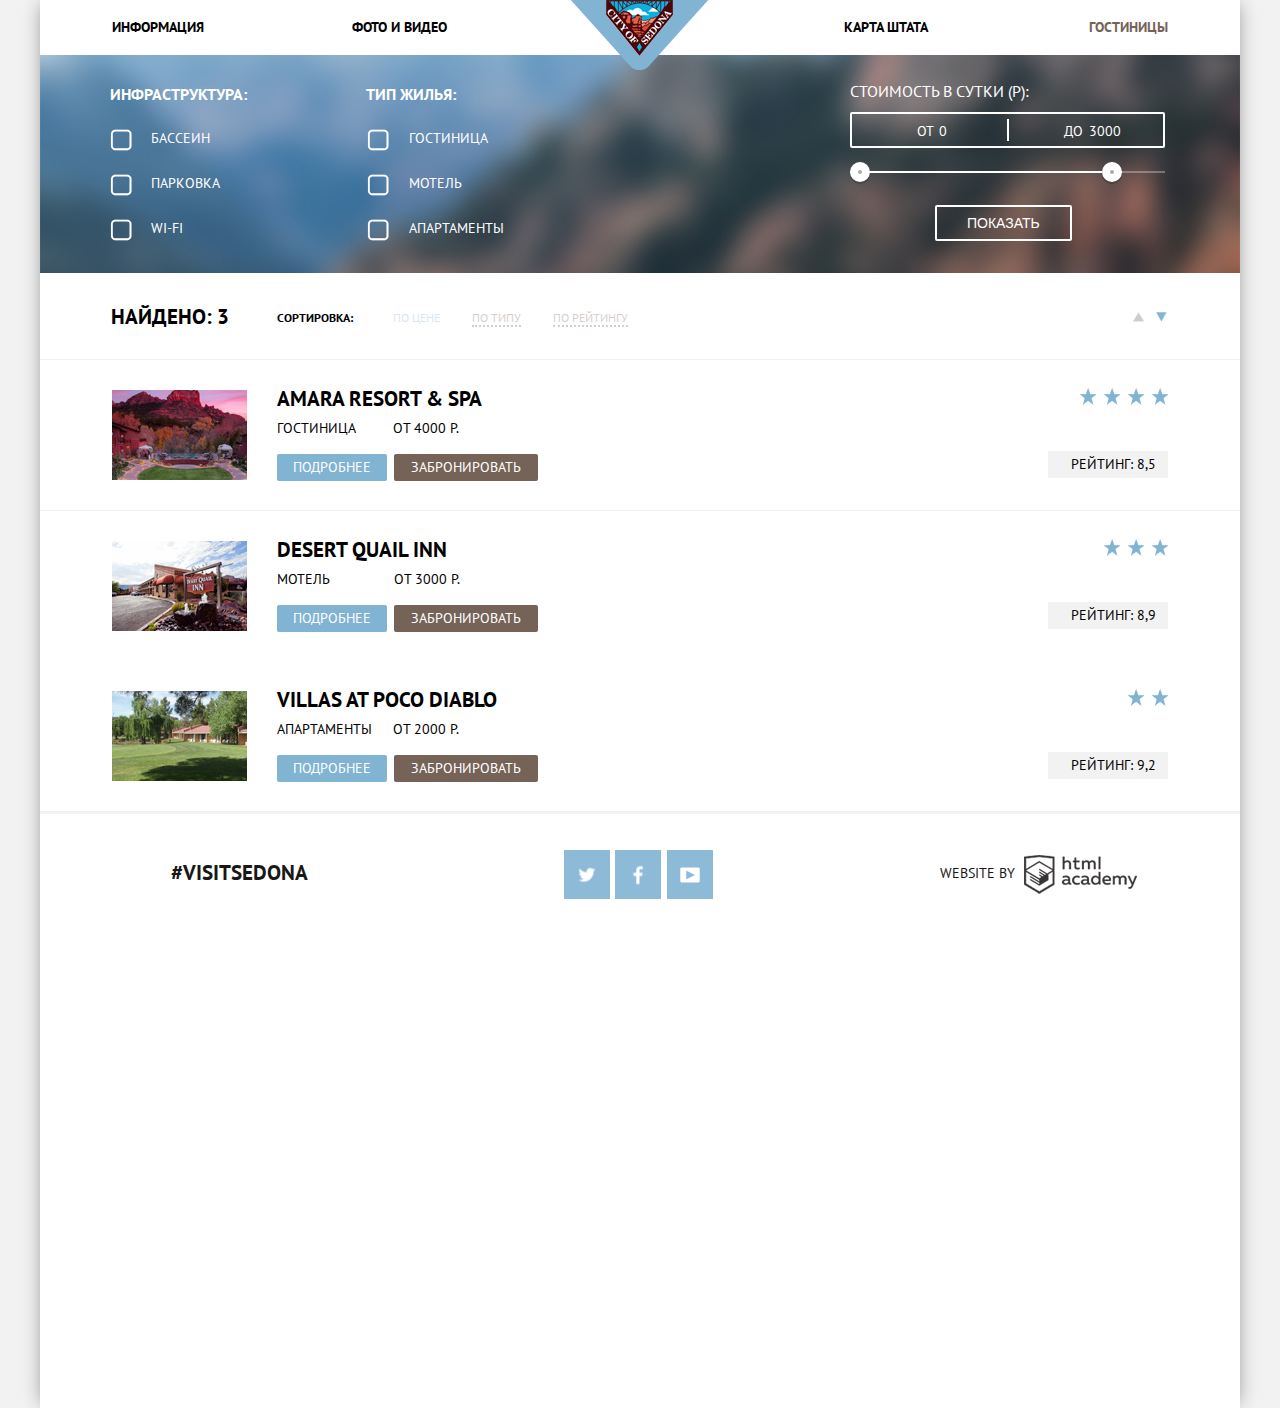
==== commit 00aef471: "Правки на финальную проверку" ====
--- a/catalog.html
+++ b/catalog.html
@@ -246,18 +246,23 @@
     </main>
     <footer>
       <div class="main-footer catalog-footer">
-        <div class="main-footer-layout">
-          <span class="tag">#visitSEDONA</span>
-          <section class="footer-social">
-            <a class="social-btn social-btn-tw" href="#">twitter</a>
-            <a class="social-btn social-btn-fb" href="#">facebook</a>
-            <a class="social-btn social-btn-you" href="#">youtube</a>
-          </section>
-          <p class="footer-copyright">
-            <b>Website by</b>
-            <a class="HTML-academy-btn" href="https://htmlacademy.ru/intensive/htmlcss">
-            </a>
-          </p>
+        <div class="main-footer-layout catalog-footer-layout">
+          <div class="main-footer-block">
+            <span class="footer-tag">#visitSEDONA</span>
+          </div>
+          <div class="main-footer-block">
+            <section class="footer-social">
+              <a class="social-btn social-btn-tw" href="#">twitter</a>
+              <a class="social-btn social-btn-fb" href="#">facebook</a>
+              <a class="social-btn social-btn-you" href="#">youtube</a>
+            </section>
+          </div>
+          <div class="main-footer-block">
+            <p class="footer-copyright">
+              <b>Website by</b>
+              <a class="html-academy-btn" href="https://htmlacademy.ru/intensive/htmlcss">Логотип HTMLAcademy</a>
+            </p>
+          </div>
         </div>
       </div>
     </footer>
--- a/css/style.css
+++ b/css/style.css
@@ -1,5 +1,5 @@
 body {
-  max-width: 1200px;
+  min-width: 1200px;
   margin: 0;
   padding: 0;
   font-size: 14px;
@@ -25,7 +25,7 @@
 }
 
 .container {
-  max-width: 1120px;
+  width: 1200px;
   margin: 0 auto;
   box-shadow: 0 0 20px -5px #6e6e6e;
 }
@@ -180,10 +180,7 @@
   -ms-flex-direction: column;
   flex-direction: column;
   text-align: center;
-}
-
-.feature-dark:nth-child(1) {
-  padding: 55px 47px 40px;
+  padding-top: 50px;
 }
 
 .feature-dark .feature-text {
@@ -1091,59 +1088,55 @@
 /*футер*/
 
 .main-footer {
-  display: -ms-flexbox;
-  display: flex;
-  -ms-flex-direction: column-reverse;
-  flex-direction: column-reverse;
+  position: relative;
   background: #fff url("../img/index/map.jpg") no-repeat;
-  height: 593px;
+  min-height: 594px;
 }
 
 .catalog-footer {
-  -ms-flex-direction: column;
-  flex-direction: column;
   background: #fff;
-  height: 118px;
 }
 
 .main-footer-layout {
-  display: -ms-flexbox;
-  display: flex;
-  -ms-flex-pack: distribute;
-  justify-content: space-around;
-  -ms-flex-align: center;
-  align-items: center;
+  display: flex;
+  width: 100%;
+  min-height: 120px;
+  position: absolute;
+  top: 474px;
   background-color: #fff;
   opacity: 0.9;
-  padding: 35px 0 3px 0;
   z-index: 10;
 }
 
-.main-footer-layout p {
-  margin: 0;
-}
-
-.tag {
+.catalog-footer-layout {
+  position: static;
+}
+
+.main-footer-block {
+  width: 33.3%;
+  text-align: center;
+  padding-top: 36px;
+}
+
+.footer-tag {
+  display: inline-block;
+  margin-top: 10px;
   font-size: 21px;
-  padding: 0 0 36px 30px;
-  color: #000;
+  color: #000;
+  line-height: 26px;
   font-weight: bold;
 }
 
 .footer-social {
-  display: -ms-flexbox;
-  display: flex;
-  -ms-flex-pack: justify;
-  justify-content: space-between;
-  text-align: center;
+  display: inline-flex;
+  vertical-align: top;
   position: relative;
   width: 150px;
-  margin-bottom: 29px;
-  margin-left: 47px;
-  margin: 0px 0px 32px 52px;
+  font-size: 0;
 }
 
 .social-btn {
+  display: inline-block;
   width: 46px;
   height: 49px;
   font-size: 0;
@@ -1162,6 +1155,7 @@
 
 .social-btn-tw {
   position: relative;
+  margin-right: 5px;
 }
 
 .social-btn-tw::after {
@@ -1210,6 +1204,7 @@
 
 .social-btn-you {
   position: relative;
+  margin-left: 6px;
 }
 
 .social-btn-you::after {
@@ -1232,36 +1227,36 @@
   opacity: 0.3;
 }
 
+.footer-copyright b {
+  font-size: 14px;
+  line-height: 26px;
+  color: #000;
+  font-weight: 400;
+}
+
 .footer-copyright {
   display: inline-block;
   vertical-align: middle;
-  padding-left: 25px;
-  padding-bottom: 29px;
-}
-
-.footer-copyright b {
-  font-size: 14px;
-  line-height: 26px;
-  color: #000;
-  font-weight: 400;
-}
-
-.HTML-academy-btn {
+  margin-top: 5px;
+}
+
+.html-academy-btn {
   width: 113px;
   height: 39px;
   display: inline-block;
+  font-size: 0;
   vertical-align: middle;
   margin-left: 5px;
   background: url("../img/sprite/logosprite.png");
   background-position: -1px -80px;
 }
 
-.HTML-academy-btn:hover {
+.html-academy-btn:hover {
   background: url("../img/sprite/logosprite.png");
   background-position: -1px -40px;
 }
 
-.HTML-academy-btn:active {
+.html-academy-btn:active {
   background: url("../img/sprite/logosprite.png");
   background-position: -1px -0;
 }
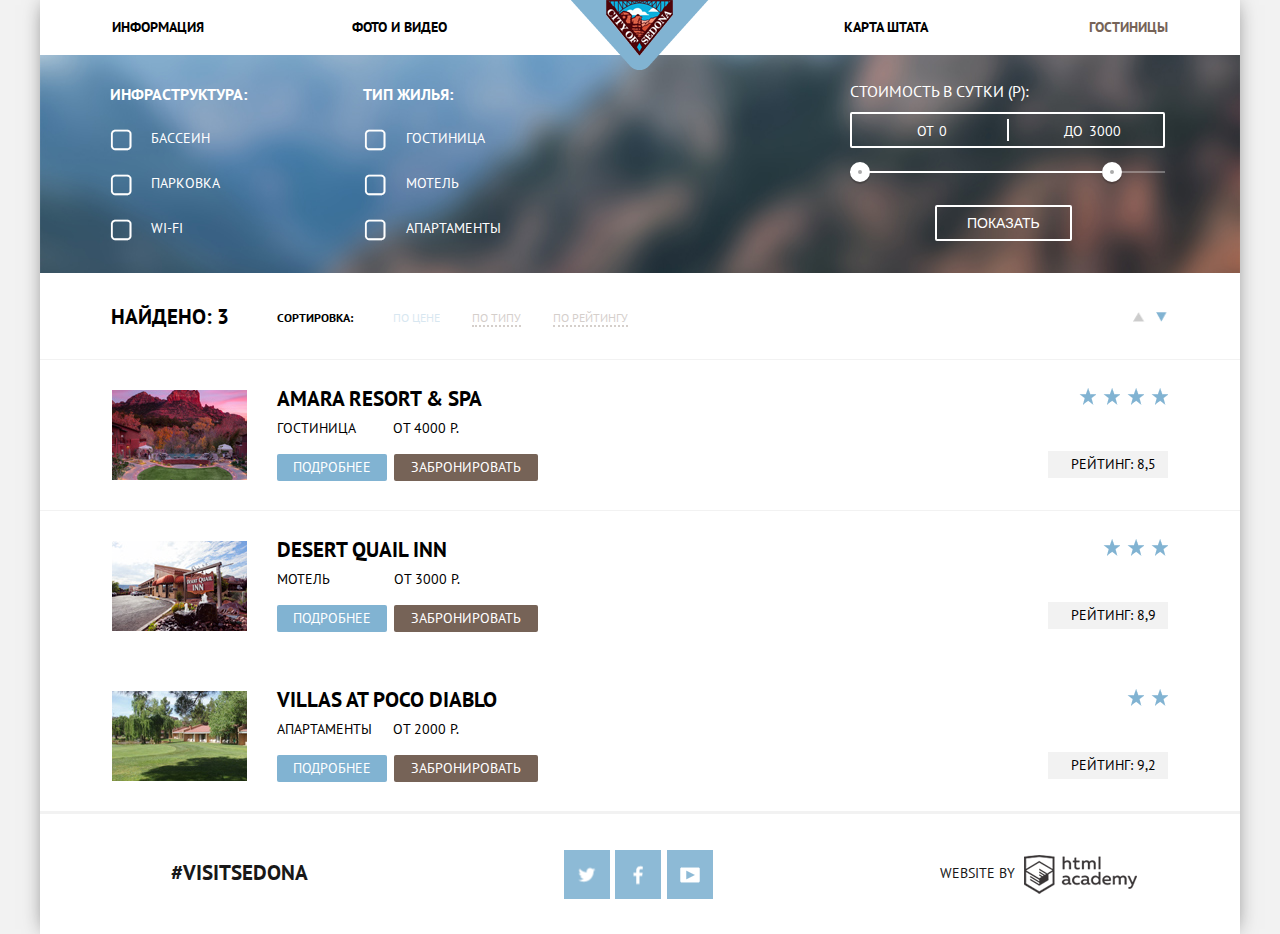
==== commit 256f6414: "Поправила чекбоксы" ====
--- a/catalog.html
+++ b/catalog.html
@@ -244,25 +244,23 @@
         </article>
       </section>
     </main>
-    <footer>
-      <div class="main-footer catalog-footer">
-        <div class="main-footer-layout catalog-footer-layout">
-          <div class="main-footer-block">
-            <span class="footer-tag">#visitSEDONA</span>
-          </div>
-          <div class="main-footer-block">
-            <section class="footer-social">
-              <a class="social-btn social-btn-tw" href="#">twitter</a>
-              <a class="social-btn social-btn-fb" href="#">facebook</a>
-              <a class="social-btn social-btn-you" href="#">youtube</a>
-            </section>
-          </div>
-          <div class="main-footer-block">
-            <p class="footer-copyright">
-              <b>Website by</b>
-              <a class="html-academy-btn" href="https://htmlacademy.ru/intensive/htmlcss">Логотип HTMLAcademy</a>
-            </p>
-          </div>
+    <footer class="main-footer catalog-footer">
+      <div class="main-footer-layout catalog-footer-layout">
+        <div class="main-footer-block">
+          <span class="footer-tag">#visitSEDONA</span>
+        </div>
+        <div class="main-footer-block">
+          <section class="footer-social">
+            <a class="social-btn social-btn-tw" href="#">twitter</a>
+            <a class="social-btn social-btn-fb" href="#">facebook</a>
+            <a class="social-btn social-btn-you" href="#">youtube</a>
+          </section>
+        </div>
+        <div class="main-footer-block">
+          <p class="footer-copyright">
+            <b>Website by</b>
+            <a class="html-academy-btn" href="https://htmlacademy.ru/intensive/htmlcss">Логотип HTMLAcademy</a>
+          </p>
         </div>
       </div>
     </footer>
--- a/css/style.css
+++ b/css/style.css
@@ -575,10 +575,11 @@
 
 .filter-fieldset {
   cursor: pointer;
-  margin-right: 108px;
+  margin-right: 116px;
   border: none;
   margin-left: 0;
   padding-left: 0;
+  padding-right: 0;
   outline: none;
 }
 
@@ -1095,6 +1096,7 @@
 
 .catalog-footer {
   background: #fff;
+  min-height: auto;
 }
 
 .main-footer-layout {
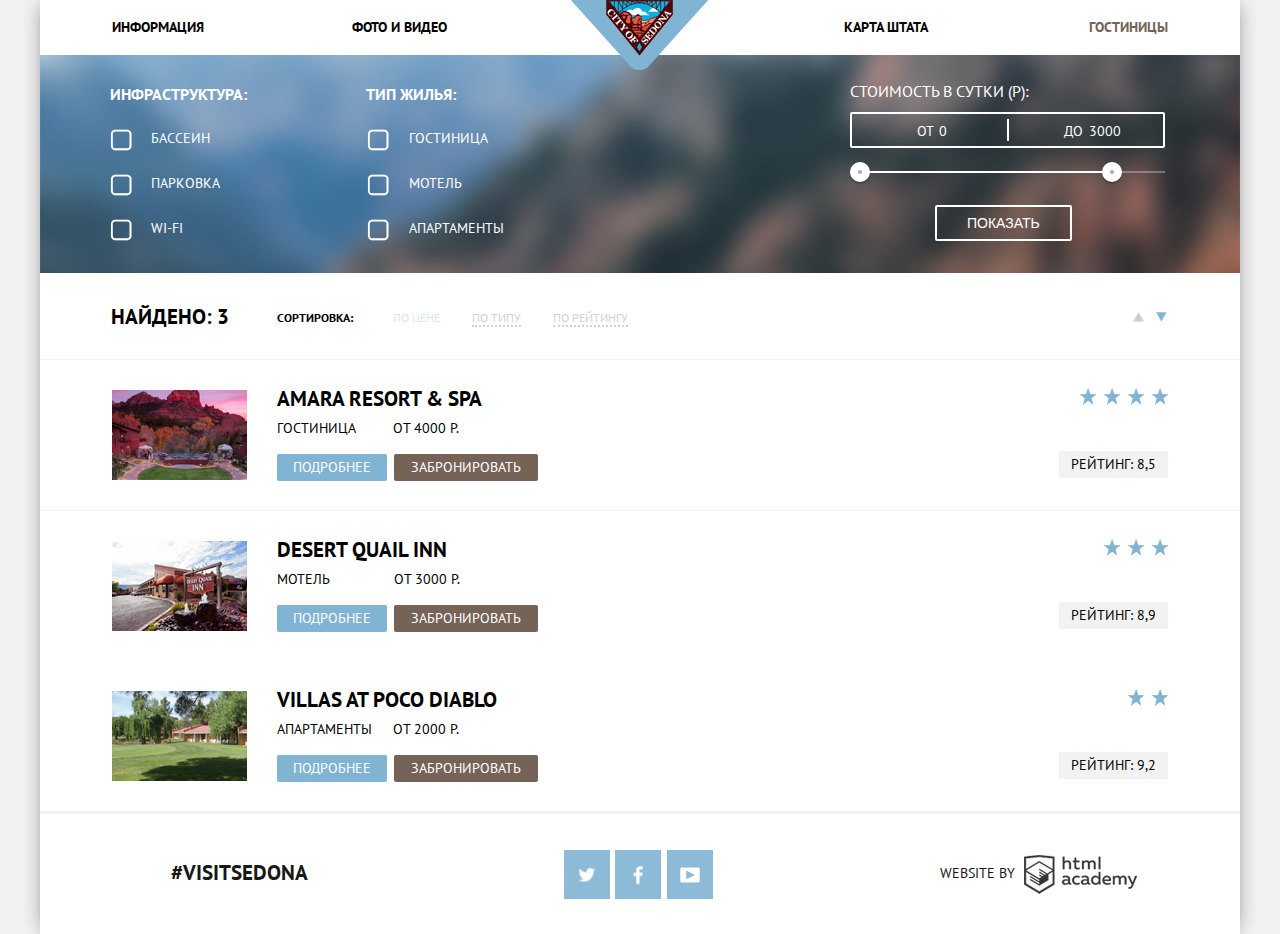
==== commit de7902f4: "оправила рейтинг, минифицировала" ====
--- a/catalog.html
+++ b/catalog.html
@@ -5,7 +5,7 @@
   <title>HTML Academy: Седона</title>
   <link href="https://fonts.googleapis.com/css?family=PT+Sans:400,700&amp;subset=latin,cyrillic" rel="stylesheet" type="text/css">
   <link rel="stylesheet" href="css/normalize_min.css">
-  <link rel="stylesheet" href="css/style.css">
+  <link rel="stylesheet" href="css/style_min.css">
 </head>
 <body>
   <div class="container">
--- a/css/style_min.css
+++ b/css/style_min.css
@@ -0,0 +1 @@
+body{min-width:1200px;margin:0;padding:0;font-size:14px;line-height:21px;color:#000;font-weight:400;background-color:#f2f2f2;font-family:"PT Sans","Arial",sans-serif;text-transform:uppercase;box-sizing:border-box}*,::before,::after{box-sizing:inherit}img{max-width:100%}.visually-hidden{display:none}.container{width:1200px;margin:0 auto;box-shadow:0 0 20px -5px #6e6e6e}.main-header{background-color:#fff}.main-header-layout{position:relative;display:-ms-flexbox;display:flex;-ms-flex-pack:justify;justify-content:space-between}.nav{width:100%}.nav ul{margin:0;font-size:0;padding:0}.nav li{display:inline-block;vertical-align:baseline;width:20%;list-style:none;font-size:14px;line-height:26px;font-weight:700;padding:14px 0 15px}.nav li:nth-child(1){padding-left:6%;text-align:left}.nav li:nth-child(2){padding-left:6%;text-align:left;margin-right:20%}.nav li:nth-child(3){text-align:right;padding-right:6%}.nav li:nth-child(4){text-align:right;padding-right:6%}.nav a{display:inline-block;vertical-align:baseline;text-transform:uppercase;text-decoration:none;color:#000}.nav a:not(.active-page):hover{color:#a3c7de}.nav a:not(.active-page):active{color:#000;opacity:.3}.nav .active-page{color:#766357}.logo{position:absolute;left:50%;z-index:3;-ms-transform:translateX(-50%);transform:translateX(-50%)}.main-content{position:relative;margin-top:0}.banner{height:508px;width:100%;background:#e0edf5 url(../img/index/banner.jpg) no-repeat;background-position:0 -55px}.title-section{background-color:#fff;padding:57px 0 36px}.title-section h2{max-width:440px;font-size:21px;line-height:26px;color:#000;font-weight:700;text-align:center;margin:0 auto;padding:4px 0 0}.title-section p{font-size:14px;font-weight:400;line-height:26px;color:#000;text-transform:uppercase;text-align:center;padding:13px 2px 0 0}.feature{padding:55px 50px 40px;width:400px;text-align:center}.features-row{width:100%;display:-ms-flexbox;display:flex;margin:0;padding:0}.features-row-tall{padding:5px 0 30px;padding-bottom:30px;background:#fff}.feature-dark{background:#81b3d2;color:#fff;-ms-flex-direction:column;flex-direction:column;text-align:center;padding-top:50px}.feature-dark .feature-text{margin:0 auto}.feature-light{color:#000;background-color:#fff;padding:50px 40px;display:inline-block;vertical-align:baseline;list-style:none;font-size:14px;line-height:26px;font-weight:700}.features-row li{background-color:#eee;padding:48px 50px 57px}.feature-number{display:block;margin-bottom:19px}.featurelight-feature-number{margin-bottom:10px}.feature-dark .feature-text{color:#fff}.feature-image{background-color:#fff;width:800px}.feature-image img{vertical-align:top}.features-list{margin:0;padding:0;font-size:0}.feature-icon{margin:0 auto 32px;display:block}.feature-icon-burger{margin-top:6px}.feature-icon-home{margin-top:4px}.feature-icon-gift{padding-bottom:0}.feature-light .feature-name{margin:30px auto 0}.features-row .feature-name-list{margin:0 auto 21px;width:150px}.feature-name{width:172px;margin:0 auto 25px;font-size:21px;line-height:21px;font-weight:700;text-align:center}.second-featuredark-name{margin-bottom:5px}.feature-text{max-width:300px;font-size:14px;font-weight:400;line-height:22px;color:#000;text-align:center;padding:0;margin:22px auto 0}.feature-text-list{margin-top:18px;max-width:270px}.feature-item{width:400px;padding:45px 40px 56px;display:inline-block;vertical-align:baseline;list-style:none;font-size:14px;line-height:26px;font-weight:700;text-align:center}.appointment{background-color:#fff;position:relative}.appointment h2{font-size:30px;line-height:24px;color:#000;font-weight:700;text-align:center;margin:0 auto;padding:56px 0 30px}.appointment-call{max-width:436px;font-size:14px;line-height:24px;color:#000;text-align:center;margin:0 auto}.connection-btn{position:relative;display:block;width:570px;padding:29px 0;margin:48px auto 0;font-size:21px;color:#fff;text-align:center;text-decoration:none;background:#766357;border-radius:2px;border:none;outline:none;text-transform:uppercase;font-family:"PT Sans","Arial",sans-serif;cursor:pointer}.connection-btn.jsactivated~.modal-block{opacity:0;visibility:hidden;transition:visibility 0.5s,opacity .75s ease-in}.connection-btn.jsactivated:hover{background-color:#604e43}.connection-btn.jsactivated:active{background-color:#604e43;color:#503e33}.modal-block{position:absolute;left:50%;width:570px;z-index:100;background:#fff;-ms-transform:translateX(-50%);transform:translateX(-50%);padding:56px 0 52px 56px;box-shadow:0 0 40px -5px #494848;transition:opacity 1s ease-in}.modal-form{position:relative;-ms-flex-align:baseline;align-items:baseline}.calendar-block{margin:0;width:346px;position:relative}.calendar-button{border:none;outline:none;position:absolute;padding:0;margin:0;left:313px;top:9px;width:22px;height:22px;background:transparent url(../img/sprite/spritesheet.png);background-position:-2px -2px;z-index:10}.calendar-button:hover{background:transparent url(../img/sprite/spritesheet.png);background-position:-27px -2px}.calendar-button:active{background:transparent url(../img/sprite/spritesheet.png);background-position:-52px -2px}.modal-form input:hover{background-color:#ebebeb;border:none}.modal-form input:focus{background-color:#fff;border:2px solid #ebebeb;border:none}.form-label{font-size:14px;line-height:26px;color:#000;font-weight:700}.form-label-race{padding-top:5px;padding-right:23px}.form-label-exit{padding-right:20px;padding-top:5px}.form-text{font-size:14px;line-height:26px;text-transform:uppercase;font-family:"PT Sans","Arial",sans-serif;background-color:#f2f2f2;font-weight:700;text-align:left}.form-text-race,.form-text-exit{display:inline-block;vertical-align:baseline;width:345px;height:38px;padding:0 0 3px 10px;font-weight:700;text-align:left;border:none;outline:none}.form-text-race{padding:0 0 3px 10px}.form-text-race::-ms-clear{display:none}.form-text-exit::-ms-clear{display:none}.form-item{display:-ms-flexbox;display:flex;-ms-flex-pack:justify;justify-content:space-between;margin-bottom:29px;width:460px}.form-item:nth-child(3){margin-bottom:54px}.form-label-adults,.form-label-children{text-align:left;padding-top:8px}.form-text-adult,.form-text-child{vertical-align:middle;width:39px;height:38px;border:none;text-align:center;padding:3px 0 0}.form-item-childe,.form-item-adult{font-size:0}.form-item-btn{vertical-align:middle;width:39px;height:38px;background-color:#f2f2f2;color:#a9a9a9;outline:none;border:none;margin:0;padding:0;font-size:20px;font-weight:600}.form-item-btn:hover{color:#000}.form-item-btn:active{color:#81b3d2}.btn{color:#fff;text-align:center;text-decoration:none;background-color:#81b3d2}.form-search-btn{display:block;padding:18px 194px;font-size:21px;border-radius:2px;border:none;text-transform:uppercase}.form-search-btn:hover{background-color:#669ec0}.form-search-btn:active{background-color:#5496bd;color:#88b6d1}.filter-form{display:-ms-flexbox;display:flex;-ms-flex-pack:justify;justify-content:space-between;-ms-flex-align:center;align-items:center;background:#7aa2c5 url(../img/catalog/background.jpg) no-repeat;background-position:0 -55px;padding-bottom:5px}.filter{display:-ms-flexbox;display:flex;-ms-flex-pack:justify;justify-content:space-between;padding:29px 0 0 70px}.filter-fieldset{cursor:pointer;min-width:254px;border:none;margin-left:0;padding-left:0;padding-right:0;outline:none}.checkbox-name{font-size:16px;color:#fff;font-weight:700;margin-bottom:4px}.checkbox-label{position:relative}.checkbox-label input[type="checkbox"]{display:none}.checkbox-indicator{display:block}.checkbox-label input[type="checkbox"]+.checkbox-indicator-accomodation{position:absolute;top:0;left:-42px;cursor:pointer;width:26px;height:27px;background:url(../img/sprite/spritesheet.png) no-repeat;background-position:-203px -2px}.checkbox-label input[type="checkbox"]+.checkbox-indicator-infrastructure{position:absolute;top:0;left:-41px;cursor:pointer;width:26px;height:27px;background:url(../img/sprite/spritesheet.png) no-repeat;background-position:-203px -2px}.checkbox-label input[type="checkbox"]:checked+.checkbox-indicator-accomodation{background:url(../img/sprite/spritesheet.png) no-repeat;background-position:-229px -2px}.checkbox-label input[type="checkbox"]:checked+.checkbox-indicator-infrastructure{background:url(../img/sprite/spritesheet.png) no-repeat;background-position:-229px -2px}.checkbox-list{padding:0;list-style:none}.checkbox-list li{position:relative;padding-left:41px;padding-bottom:6px;margin-bottom:18px;font-size:14px;color:#fff}.checkbox-list-accomodation .checkbox-item{padding-left:43px}.checkbox-list li:last-child{margin-bottom:0}.filter-range{width:315px;margin:20px 75px;color:#fff}.filter-range-title{font-size:16px;line-height:21px;margin-bottom:10px}.price-controls{position:relative;height:36px;margin-bottom:23px;font-size:0;border:2px solid #fff;border-radius:2px}.price-controls::after{content:"";position:absolute;top:50%;left:50%;width:2px;height:22px;background:#fff;-ms-transform:translate(-50%,-50%);transform:translate(-50%,-50%)}.price-controls label{display:inline-block;font-size:14px;vertical-align:top;cursor:pointer}.price-controls .min-price{height:36px;width:150px;padding:5px 0 0 65px}.price-controls .max-price{height:36px;width:150px;padding:5px 0 0 62px}.price-controls input{height:24px;width:50px;margin:0;color:inherit;font:inherit;background:none;border:none}.range-controls{position:relative;margin-bottom:32px}.range-controls .scale{height:2px;background:rgba(255,255,255,0.3)}.range-controls .bar{width:80%;height:2px;background:#fff}.range-toggle{position:absolute;top:-9px;width:4px;height:4px;background:#ababab;border:8px solid #fff;border-radius:50%;box-shadow:0 2px 1px 0 rgba(0,1,1,0.2);cursor:pointer}.range-toggle:hover{background:#1c4f80}.range-toggle-min{box-sizing:content-box;left:0}.range-toggle-max{box-sizing:content-box;left:80%}.btn-transparent{display:block;margin:0 80px 0 85px;padding:6px 30px;font-size:14px;line-height:20px;color:#fff;background:transparent;border:2px solid #fff;border-radius:2px;cursor:pointer;text-transform:uppercase}.btn-transparent:hover{color:#000;background:#fff}.sort{position:relative;display:-ms-flexbox;display:flex;-ms-flex-align:center;align-items:center;background-color:#fff;border-bottom:1px solid #f2f2f2;padding:14px 0 12px}.sort-items{display:-ms-flexbox;display:flex;-ms-flex-align:baseline;align-items:baseline;margin-right:476px}.sort-title{font-size:21px;line-height:26px;font-weight:700;margin-right:48px;padding-left:71px}.sort-text{font-size:12px;line-height:18px;font-weight:700}.sort ul{display:-ms-flexbox;display:flex;position:relative;margin:0;list-style:none;padding:1px 0 0 37px}.sort li{display:inline-block;vertical-align:baseline;font-size:12px;line-height:18px;font-weight:400;padding-left:3px;padding-right:29px;opacity:.3}.sort a{text-decoration:none;color:#766357;border-bottom:2px dotted #766357}.sort a:hover{color:#81b3d2;border-bottom:2px dotted #81b3d2}.sort a:active{color:#000;border-bottom:none}.sort .active{color:#81b3d2;border-bottom:none}.sort .active:hover{color:#81b3d2;border-bottom:none}.sort .active:active{color:#81b3d2;border-bottom:none}.arrow-sort{display:-ms-flexbox;display:flex;width:34px;height:10px}.arrow-sort a{border-bottom:none}.arrow-sort a:hover{border-bottom:none}.arrow-sort a:active{border-bottom:none}.arrow-up{display:inline-block;width:12px;vertical-align:baseline;height:10px;font-size:0;background:url(../img/sprite/spritesheet.png);background-position:-143px -5px;margin-right:11px}.arrow-up:not(.active-arrow):hover{background:url(../img/sprite/spritesheet.png);background-position:-164px -5px;border-bottom:none}.arrow-up:not(.active-arrow):active{background:url(../img/sprite/spritesheet.png);background-position:-185px -5px;border-bottom:none}.arrow-down{display:inline-block;width:12px;vertical-align:baseline;height:10px;font-size:0;background:url(../img/sprite/spritesheet.png);background-position:-80px -5px}.arrow-down:not(.active-arrow):hover{background:url(../img/sprite/spritesheet.png);background-position:-101px -5px;border-bottom:none}.arrow-down:not(.active-arrow):active{background:url(../img/sprite/spritesheet.png);background-position:-122px -5px;border-bottom:none}.active-arrow{background:url(../img/sprite/spritesheet.png);background-position:-122px -5px;cursor:default}.hotels{margin-bottom:3px}.hotel{display:-ms-flexbox;display:flex;-ms-flex-pack:justify;justify-content:space-between;background-color:#fff;padding:28px 72px;border-bottom:1px solid #f2f2f2}.hotel:nth-child(2){border-bottom:none}.hotel:nth-child(3){border-bottom:none}.hotel-card{width:424px;display:-ms-flexbox;display:flex}.hotel-info a{text-decoration:none}.hotel-title{font-size:21px;color:#000;font-weight:700;margin:0 0 9px}.hotel-title:hover{color:#81b3d2}.hotel-title:active{color:#b2b2b2}.hotel-image{margin:2px 30px 2px 0}.hotel-summary{font-size:14px;line-height:21px;color:#000;margin:0 0 15px}.hotel-type-inn{margin-right:33px}.hotel-type-motel{margin-right:60px}.hotel-type-appartments{margin-right:17px}.hotel-buttons{display:-ms-flexbox;display:flex;-ms-flex-pack:justify;justify-content:space-between}.hotel-buttons .btn{display:block;font-size:14px;border-radius:2px}.hotel-info-btn{margin-right:7px;padding:3px 16px}.hotel-info-btn:hover{background-color:#669ec0}.hotel-info-btn:active{background-color:#5496bd;color:#88b6d1}.hotel-price-btn{background-color:#766357;padding:3px 17px}.hotel-price-btn:hover{background-color:#604e43}.hotel-price-btn:active{background-color:#604e43;color:#503e33}.hotel-rate-num{float:right;background-color:#f2f2f2;padding:3px 12px;display:block;font-size:14px;color:#000;text-align:right;margin:0}.hotel-stars ul{margin:0;padding:0;font-size:0}.hotel-stars li{display:inline-block;vertical-align:baseline;list-style:none;margin:0 0 35px 7px}.hotel-star{width:17px;height:17px;background:url(../img/catalog/star.png);background-position:0 0}.hidden-hotel-star{visibility:hidden}.main-footer{position:relative;background:#fff url(../img/index/map.jpg) no-repeat;min-height:594px}.catalog-footer{background:#fff;min-height:auto}.main-footer-layout{display:flex;width:100%;min-height:120px;position:absolute;top:474px;background-color:#fff;opacity:.9;z-index:10}.catalog-footer-layout{position:static}.main-footer-block{width:33.3%;text-align:center;padding-top:36px}.footer-tag{display:inline-block;margin-top:10px;font-size:21px;color:#000;line-height:26px;font-weight:700}.footer-social{display:inline-flex;vertical-align:top;position:relative;width:150px;font-size:0}.social-btn{display:inline-block;width:46px;height:49px;font-size:0;text-decoration:none;background-color:#81b3d2}.social-btn:hover{background-color:#669ec0}.social-btn:active{background-color:#5496bd;color:#88b6d1}.social-btn-tw{position:relative;margin-right:5px}.social-btn-tw::after{content:"";position:absolute;display:block;left:50%;top:50%;-ms-transform:translateX(-50%) translateY(-50%);transform:translateX(-50%) translateY(-50%);background:url(../img/sprite/spritesheet.png) no-repeat center;background-position:-350px -2px;width:17px;height:15px}.social-btn-tw:active::after{background:url(../img/sprite/spritesheet.png) no-repeat center;background-position:-350px -2px;opacity:.3}.social-btn-fb{position:relative}.social-btn-fb::after{content:"";position:absolute;display:block;left:50%;top:50%;-ms-transform:translateX(-50%) translateY(-50%);transform:translateX(-50%) translateY(-50%);background:url(../img/sprite/spritesheet.png) no-repeat center;background-position:-259px -2px;width:10px;height:19px}.social-btn-fb:active::after{background:url(../img/sprite/spritesheet.png) no-repeat center;background-position:-259px -2px;opacity:.3}.social-btn-you{position:relative;margin-left:6px}.social-btn-you::after{content:"";position:absolute;display:block;left:50%;top:50%;-ms-transform:translateX(-50%) translateY(-50%);transform:translateX(-50%) translateY(-50%);background:url(../img/sprite/spritesheet.png) no-repeat center;background-position:-371px -2px;width:20px;height:16px}.social-btn-you:active::after{background:url(../img/sprite/spritesheet.png) no-repeat center;background-position:-371px -2px;opacity:.3}.footer-copyright b{font-size:14px;line-height:26px;color:#000;font-weight:400}.footer-copyright{display:inline-block;vertical-align:middle;margin-top:5px}.html-academy-btn{width:113px;height:39px;display:inline-block;font-size:0;vertical-align:middle;margin-left:5px;background:url(../img/sprite/logosprite.png);background-position:-1px -80px}.html-academy-btn:hover{background:url(../img/sprite/logosprite.png);background-position:-1px -40px}.html-academy-btn:active{background:url(../img/sprite/logosprite.png);background-position:-1px -0}